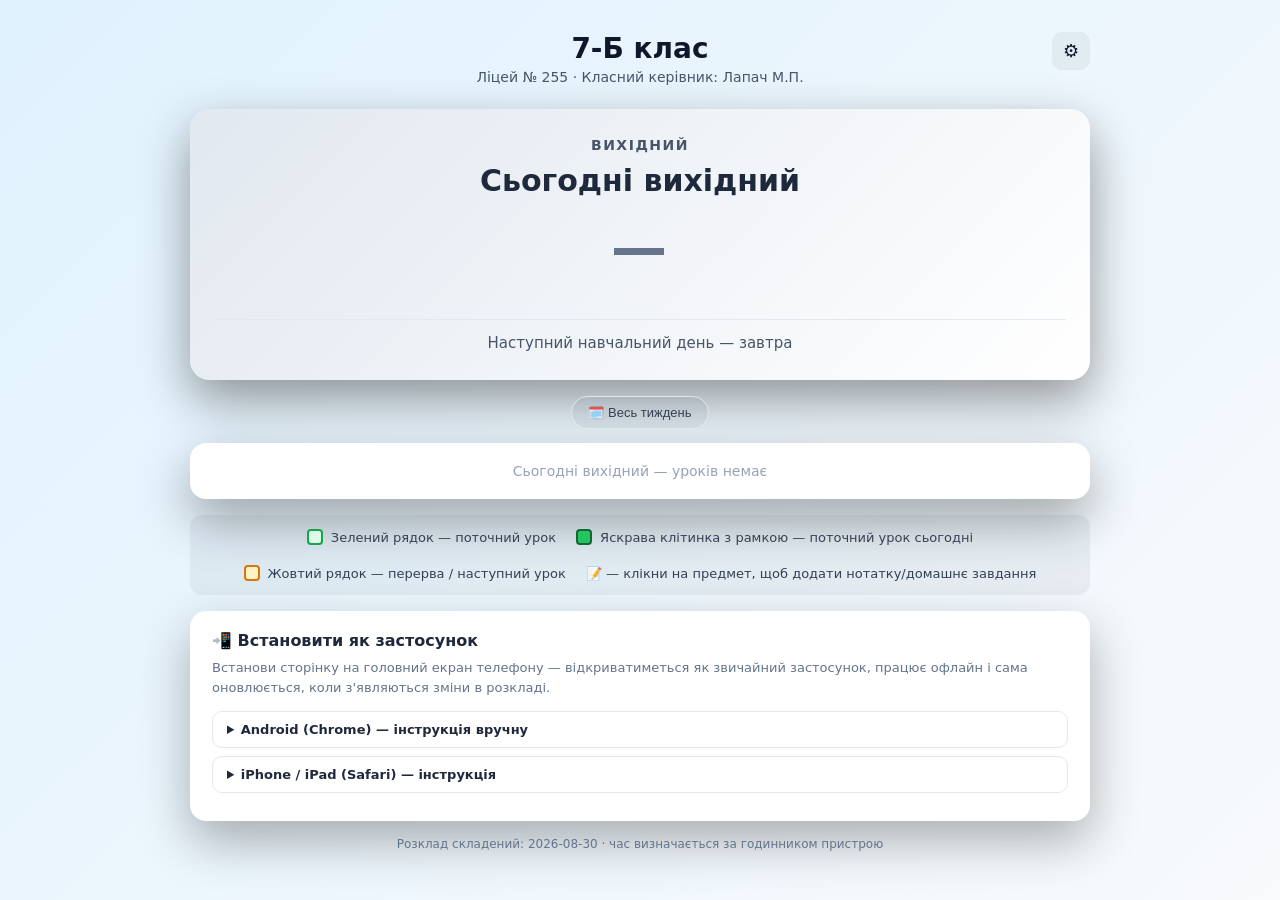
==== docs/index.html @ f819e19b "feat: add subject room management to class schedule and update related documentation" ====
<!DOCTYPE html>
<html lang="uk">
<head>
<meta charset="UTF-8">
<meta name="viewport" content="width=device-width, initial-scale=1">
<title>Розклад — поточний урок</title>
<link rel="manifest" href="manifest.json">
<link rel="icon" href="icon-192.png">
<link rel="apple-touch-icon" href="apple-touch-icon.png">
<meta name="theme-color" content="#16a34a" id="themeColorMeta">
<style>
  *{box-sizing:border-box;}

  /* ---------- тема (світла/темна) ---------- */
  :root{
    --body-grad-1:#0f172a;
    --body-grad-2:#1e1b4b;
    --h1-color:#f8fafc;
    --sub-color:#94a3b8;
    --legend-bg:rgba(255,255,255,0.06);
    --legend-text:#cbd5e1;
    --footer-color:#94a3b8;
    --panel-bg:#ffffff;
    --panel-text:#1e293b;
    --panel-border:#e2e8f0;
  }
  @media (prefers-color-scheme: light){
    :root:not([data-theme]){
      --body-grad-1:#e0f2fe;
      --body-grad-2:#f8fafc;
      --h1-color:#0f172a;
      --sub-color:#475569;
      --legend-bg:rgba(15,23,42,0.05);
      --legend-text:#334155;
      --footer-color:#64748b;
    }
  }
  html[data-theme="light"]{
    --body-grad-1:#e0f2fe;
    --body-grad-2:#f8fafc;
    --h1-color:#0f172a;
    --sub-color:#475569;
    --legend-bg:rgba(15,23,42,0.05);
    --legend-text:#334155;
    --footer-color:#64748b;
  }
  html[data-theme="dark"]{
    --body-grad-1:#0f172a;
    --body-grad-2:#1e1b4b;
    --h1-color:#f8fafc;
    --sub-color:#94a3b8;
    --legend-bg:rgba(255,255,255,0.06);
    --legend-text:#cbd5e1;
    --footer-color:#94a3b8;
  }

  body{
    font-family:'Segoe UI', system-ui, -apple-system, sans-serif;
    margin:0;
    padding:32px 16px;
    display:flex;
    justify-content:center;
    background:linear-gradient(135deg,var(--body-grad-1),var(--body-grad-2));
    min-height:100vh;
  }
  .wrap{max-width:900px;width:100%;}

  .top-row{
    display:flex;
    align-items:flex-start;
    justify-content:center;
    gap:8px;
    position:relative;
  }
  h1{
    text-align:center;
    margin:0 0 4px;
    font-size:28px;
    color:var(--h1-color);
  }
  p.sub{
    text-align:center;
    margin:0 0 24px;
    color:var(--sub-color);
    font-size:14px;
  }
  .gear-btn{
    position:absolute;
    right:0;
    top:0;
    background:var(--legend-bg);
    border:1px solid var(--panel-border);
    color:var(--h1-color);
    border-radius:10px;
    width:38px;
    height:38px;
    font-size:18px;
    cursor:pointer;
    line-height:1;
  }
  .gear-btn:hover{filter:brightness(1.15);}

  /* ---------- панель налаштувань ---------- */
  .settings-panel{
    background:var(--panel-bg);
    color:var(--panel-text);
    border-radius:16px;
    padding:18px 20px;
    margin:0 0 20px;
    box-shadow:0 20px 50px rgba(0,0,0,0.35);
  }
  .settings-panel[hidden]{display:none;}
  .settings-panel h3{margin:0 0 14px;font-size:15px;}
  .setting-row{
    display:flex;
    align-items:center;
    justify-content:space-between;
    gap:12px;
    padding:9px 0;
    border-bottom:1px solid var(--panel-border);
    font-size:14px;
  }
  .setting-row:last-child{border-bottom:none;}
  .theme-buttons{display:flex;gap:6px;}
  .theme-buttons button{
    border:1px solid var(--panel-border);
    background:#fff;
    color:#1e293b;
    padding:5px 10px;
    border-radius:8px;
    font-size:12px;
    cursor:pointer;
  }
  .theme-buttons button.active{background:#16a34a;color:#fff;border-color:#16a34a;}
  .schedule-select{
    border:1px solid var(--panel-border);
    background:#fff;
    color:#1e293b;
    padding:6px 10px;
    border-radius:8px;
    font-size:13px;
    max-width:60%;
    cursor:pointer;
  }
  .schedule-select:disabled{opacity:.6;cursor:default;}
  .setting-hint{
    font-size:12px;
    opacity:.75;
    margin:-4px 0 4px;
    padding-bottom:9px;
    border-bottom:1px solid var(--panel-border);
  }
  .setting-hint.warn{color:#fbbf24;opacity:1;}
  .switch{
    position:relative;
    width:42px;
    height:24px;
    flex-shrink:0;
  }
  .switch input{opacity:0;width:0;height:0;}
  .switch .slider{
    position:absolute;inset:0;
    background:#cbd5e1;
    border-radius:24px;
    cursor:pointer;
    transition:.2s;
  }
  .switch .slider:before{
    content:'';
    position:absolute;
    width:18px;height:18px;
    left:3px;top:3px;
    background:#fff;
    border-radius:50%;
    transition:.2s;
  }
  .switch input:checked + .slider{background:#16a34a;}
  .switch input:checked + .slider:before{transform:translateX(18px);}

  /* ---------- статус-карточка ---------- */
  .status-card{
    background:#fff;
    border-radius:20px;
    padding:28px 24px;
    text-align:center;
    box-shadow:0 20px 50px rgba(0,0,0,0.4);
    margin-bottom:16px;
  }
  .status-card.lesson{
    background:linear-gradient(135deg,#dcfce7,#ffffff);
  }
  .status-card.break{
    background:linear-gradient(135deg,#fef3c7,#ffffff);
  }
  .status-card.done, .status-card.weekend, .status-card.before{
    background:linear-gradient(135deg,#e2e8f0,#ffffff);
  }
  .status-card.holiday{
    background:linear-gradient(135deg,#e0e7ff,#ffffff);
  }
  .state-label{
    font-size:14px;
    font-weight:700;
    text-transform:uppercase;
    letter-spacing:1.5px;
    margin-bottom:10px;
  }
  .state-label.lesson{color:#166534;}
  .state-label.break{color:#b45309;}
  .state-label.done, .state-label.weekend, .state-label.before{color:#475569;}
  .state-label.holiday{color:#4338ca;}

  .lesson-name{
    font-size:30px;
    font-weight:700;
    color:#1e293b;
    margin:0 0 14px;
    min-height:38px;
  }

  .timer{
    font-size:56px;
    font-weight:800;
    font-variant-numeric:tabular-nums;
    letter-spacing:2px;
    margin:0 0 6px;
  }
  .timer.lesson{color:#16a34a;}
  .timer.break{color:#d97706;}
  .timer.neutral{color:#64748b;}

  .timer-caption{
    font-size:13px;
    color:#64748b;
    margin-bottom:18px;
  }

  .progress-wrap{display:none;margin:10px auto 20px;max-width:320px;}
  .status-card.progress-mode .timer,
  .status-card.progress-mode .timer-caption{display:none;}
  .status-card.progress-mode .progress-wrap{display:block;}
  .progress-track{
    background:#e2e8f0;
    border-radius:999px;
    height:14px;
    overflow:hidden;
  }
  .progress-fill{
    height:100%;
    width:0%;
    background:#16a34a;
    border-radius:999px;
    transition:width 1s linear;
  }
  .timer.break ~ .progress-wrap .progress-fill,
  .status-card.break .progress-fill{background:#d97706;}
  .progress-pct{margin-top:6px;font-size:13px;color:#64748b;font-variant-numeric:tabular-nums;}

  .next-info{
    font-size:15px;
    color:#475569;
    border-top:1px solid #e2e8f0;
    padding-top:14px;
  }
  .next-info b{color:#1e293b;}

  /* ---------- перемикач вигляду ---------- */
  .view-toggle{
    display:flex;
    justify-content:center;
    margin-bottom:14px;
  }
  .view-toggle button{
    background:var(--legend-bg);
    color:var(--legend-text);
    border:1px solid var(--panel-border);
    padding:8px 16px;
    border-radius:999px;
    font-size:13px;
    cursor:pointer;
  }

  /* ---------- вигляд "тільки сьогодні" ---------- */
  #todayView{display:none;}
  .wrap[data-view="today"] .card{display:none;}
  .wrap[data-view="today"] #todayView{display:block;}
  #todayView .card{display:block !important;}
  .today-row{
    display:flex;
    align-items:center;
    gap:12px;
    padding:12px 16px;
    border-bottom:1px solid #e2e8f0;
    font-size:14px;
  }
  .today-row:last-child{border-bottom:none;}
  .today-row.current{background:#dcfce7 !important;font-weight:700;}
  .today-row.next{background:#fef3c7 !important;font-weight:700;}
  .today-row.past{opacity:.45;filter:grayscale(70%);}
  .today-row.subject-tinted{
    background:color-mix(in srgb, var(--subj) 14%, white);
    border-left:4px solid var(--subj);
  }
  .today-num{
    width:26px;height:26px;
    border-radius:50%;
    background:#1e293b;
    color:#fff;
    display:flex;align-items:center;justify-content:center;
    font-size:12px;font-weight:700;
    flex-shrink:0;
  }
  .today-time{color:#64748b;font-size:12px;width:90px;flex-shrink:0;}
  .today-subject{flex:1;}
  /* тут місця вистачає, тому кабінет — окремим чипом праворуч */
  .today-room{
    flex-shrink:0;
    font-size:11px;
    font-weight:600;
    color:#64748b;
    background:#eef2f7;
    border-radius:999px;
    padding:3px 9px;
    font-variant-numeric:tabular-nums;
  }
  .today-row.current .today-room,
  .today-row.next .today-room{background:rgba(255,255,255,0.65);color:#334155;}
  .today-empty{padding:20px;text-align:center;color:#94a3b8;font-size:14px;}

  /* ---------- таблица ---------- */
  .card{
    background:#fff;
    border-radius:16px;
    overflow:hidden;
    box-shadow:0 20px 50px rgba(0,0,0,0.35);
  }
  .table-scroll{overflow-x:auto;}
  table{
    width:100%;
    min-width:600px;
    border-collapse:collapse;
    font-size:14px;
  }
  th, td{
    border:1px solid #e2e8f0;
    padding:10px 10px;
    text-align:left;
  }
  th{
    background:#1e293b;
    color:#f1f5f9;
    text-align:center;
    font-weight:600;
  }
  td:first-child, th:first-child{
    text-align:center;
    font-weight:700;
    width:36px;
  }
  td.time, th:nth-child(2){
    text-align:center;
    color:#64748b;
    font-size:12px;
    white-space:nowrap;
    width:85px;
  }
  .empty{text-align:center;color:#cbd5e1;}

  /* Номер кабінету — округлий міні-бейдж біля правого краю комірки.
     ВАЖЛИВО: flex вішаємо на внутрішній .lesson-cell, а не на сам <td>.
     display:flex на комірці скасовує display:table-cell — рядок перестає бути
     рядком таблиці й усе злипається в першу колонку (у Safari ще й по-своєму).
     Тому <td> лишається коміркою, а розкладкою всередині керує обгортка. */
  #schedule .lesson-cell{
    display:flex;
    align-items:center;
    justify-content:space-between;
    gap:8px;
  }
  /* min-width НЕ чіпаємо: за замовчуванням flex-item не стискається вужче за
     min-content, тож колонка розсунеться під найдовше слово, а не порве його
     навпіл ("Географі/я"). Ширину таблиці все одно тримає min-width:600px
     і горизонтальна прокрутка .table-scroll. */
  .room{
    flex-shrink:0;
    font-size:10px;
    line-height:1;
    padding:3px 7px;
    border-radius:999px;
    background:#eef2f7;
    color:#64748b;
    font-weight:600;
    font-variant-numeric:tabular-nums;
  }
  td.current-cell .room,
  td.next-cell .room{background:rgba(255,255,255,0.8);color:#334155;}
  table.subject-colors-on td.subject-tinted .room{
    background:color-mix(in srgb, var(--subj) 22%, white);
    color:#334155;
  }

  tr.current-row{background:#dcfce7;}
  tr.current-row td:first-child,
  tr.current-row td.time{
    background:#16a34a;
    color:#fff;
    font-weight:700;
  }
  td.current-cell{
    background:#22c55e !important;
    color:#fff;
    font-weight:700;
    border-left:4px solid #166534;
    border-right:4px solid #166534;
  }
  th.current-day{background:#16a34a;}

  /* урок сьогодні, який уже минув — приглушений */
  td.past-cell{
    opacity:.4;
    filter:grayscale(75%);
  }

  tr.break-row{background:#fef3c7;}
  tr.break-row td:first-child,
  tr.break-row td.time{
    background:#d97706;
    color:#fff;
    font-weight:700;
  }
  td.next-cell{
    background:#f59e0b !important;
    color:#fff;
    font-weight:700;
  }

  /* ---------- кольори предметів (опційно) ---------- */
  .subject-cell{cursor:pointer;position:relative;}
  table.subject-colors-on td.subject-tinted{
    background:color-mix(in srgb, var(--subj) 14%, white);
    border-left:4px solid var(--subj);
  }
  .has-note::after{
    content:'';
    position:absolute;
    top:4px;right:4px;
    width:7px;height:7px;
    border-radius:50%;
    background:#f59e0b;
    box-shadow:0 0 0 1px #fff;
  }

  /* ---------- встановлення застосунку ---------- */
  .install-card{
    background:var(--panel-bg);
    color:var(--panel-text);
    border-radius:16px;
    padding:20px 22px;
    margin-top:16px;
    box-shadow:0 20px 50px rgba(0,0,0,0.3);
  }
  .install-card h3{margin:0 0 8px;font-size:16px;}
  .install-lead{margin:0 0 14px;font-size:13px;color:#64748b;line-height:1.5;}
  .install-status{
    background:#dcfce7;
    color:#166534;
    border-radius:10px;
    padding:10px 14px;
    font-size:13px;
    font-weight:600;
    margin-bottom:12px;
  }
  .install-btn{
    display:block;
    width:100%;
    background:#16a34a;
    color:#fff;
    border:none;
    border-radius:12px;
    padding:13px;
    font-size:15px;
    font-weight:700;
    cursor:pointer;
    margin-bottom:14px;
  }
  .install-btn:hover{filter:brightness(1.08);}
  .install-btn[hidden]{display:none;} /* без цього display:block вище перебиває стандартний [hidden] */
  #installInstructions details{
    border:1px solid var(--panel-border);
    border-radius:10px;
    padding:10px 14px;
    margin-bottom:8px;
  }
  #installInstructions summary{
    cursor:pointer;
    font-size:13px;
    font-weight:600;
  }
  #installInstructions ol{
    margin:10px 0 2px;
    padding-left:20px;
    font-size:13px;
    line-height:1.6;
    color:#334155;
  }

  .footer{
    text-align:center;
    color:var(--footer-color);
    font-size:12px;
    margin-top:16px;
  }

  /* ---------- легенда ---------- */
  .legend{
    display:flex;
    flex-wrap:wrap;
    justify-content:center;
    gap:20px;
    margin-top:16px;
    padding:14px 18px;
    background:var(--legend-bg);
    border-radius:12px;
  }
  .legend-item{
    display:flex;
    align-items:center;
    gap:8px;
    font-size:13px;
    color:var(--legend-text);
  }
  .legend-swatch{
    width:16px;
    height:16px;
    border-radius:4px;
    flex-shrink:0;
  }
  .legend-swatch.current-row{background:#dcfce7;border:2px solid #16a34a;}
  .legend-swatch.current-cell{background:#22c55e;border:2px solid #166534;}
  .legend-swatch.break-row{background:#fef3c7;border:2px solid #d97706;}
</style>
</head>
<body>
<div class="wrap" id="wrap" data-view="week">
  <div class="top-row">
    <div>
      <h1 id="scheduleTitle">Розклад</h1>
      <p class="sub" id="scheduleSubtitle">Завантаження…</p>
    </div>
    <button type="button" class="gear-btn" id="gearBtn" title="Налаштування" aria-label="Налаштування">⚙</button>
  </div>

  <div class="settings-panel" id="settingsPanel" hidden>
    <h3>Налаштування</h3>
    <div class="setting-row">
      <span>Розклад</span>
      <select class="schedule-select" id="scheduleSelect" aria-label="Вибір розкладу"></select>
    </div>
    <div class="setting-hint" id="scheduleHint">&nbsp;</div>
    <div class="setting-row">
      <span>Тема</span>
      <div class="theme-buttons" id="themeButtons">
        <button type="button" data-theme-value="auto">Авто</button>
        <button type="button" data-theme-value="light">Світла</button>
        <button type="button" data-theme-value="dark">Темна</button>
      </div>
    </div>
    <div class="setting-row">
      <span>Кольори предметів у таблиці</span>
      <label class="switch">
        <input type="checkbox" id="toggleColors" aria-label="Кольори предметів у таблиці">
        <span class="slider"></span>
      </label>
    </div>
    <div class="setting-row">
      <span>Прогрес-бар замість таймера</span>
      <label class="switch">
        <input type="checkbox" id="toggleProgress" aria-label="Прогрес-бар замість таймера">
        <span class="slider"></span>
      </label>
    </div>
    <div class="setting-row">
      <span>Звук + вібро при зміні уроку/перерви</span>
      <label class="switch">
        <input type="checkbox" id="toggleSound" aria-label="Звук і вібро при зміні уроку/перерви">
        <span class="slider"></span>
      </label>
    </div>
  </div>

  <div class="status-card" id="statusCard">
    <div class="state-label" id="stateLabel">—</div>
    <div class="lesson-name" id="lessonName">—</div>
    <div class="timer neutral" id="timer">--:--</div>
    <div class="timer-caption" id="timerCaption">&nbsp;</div>
    <div class="progress-wrap" id="progressWrap">
      <div class="progress-track"><div class="progress-fill" id="progressFill"></div></div>
      <div class="progress-pct" id="progressPct">&nbsp;</div>
    </div>
    <div class="next-info" id="nextInfo">&nbsp;</div>
  </div>

  <div class="view-toggle">
    <button type="button" id="viewToggleBtn">📅 Тільки сьогодні</button>
  </div>

  <div id="todayView" class="card"></div>

  <div class="card">
    <div class="table-scroll">
    <!-- вміст будується з docs/schedules/<id>.json функцією renderScheduleTable() -->
    <table id="schedule"></table>
    </div>
  </div>

  <div class="legend">
    <div class="legend-item"><span class="legend-swatch current-row"></span>Зелений рядок — поточний урок</div>
    <div class="legend-item"><span class="legend-swatch current-cell"></span>Яскрава клітинка з рамкою — поточний урок сьогодні</div>
    <div class="legend-item"><span class="legend-swatch break-row"></span>Жовтий рядок — перерва / наступний урок</div>
    <div class="legend-item">📝 — клікни на предмет, щоб додати нотатку/домашнє завдання</div>
  </div>

  <div class="install-card" id="installCard">
    <h3>📲 Встановити як застосунок</h3>
    <p class="install-lead">Встанови сторінку на головний екран телефону — відкриватиметься як звичайний застосунок, працює офлайн і сама оновлюється, коли з'являються зміни в розкладі.</p>

    <div id="installedNotice" class="install-status" hidden>✅ Застосунок уже встановлено на цьому пристрої.</div>

    <button type="button" id="installBtn" class="install-btn" hidden>⬇️ Встановити застосунок</button>

    <div id="installInstructions">
      <details id="androidInstr">
        <summary>Android (Chrome) — інструкція вручну</summary>
        <ol>
          <li>Відкрий меню <b>⋮</b> у верхньому правому куті Chrome</li>
          <li>Обери <b>«Додати на головний екран»</b> або <b>«Встановити застосунок»</b></li>
          <li>Підтверди — іконка з'явиться на робочому столі</li>
        </ol>
      </details>
      <details id="iosInstr">
        <summary>iPhone / iPad (Safari) — інструкція</summary>
        <ol>
          <li>Відкрий цю сторінку саме в <b>Safari</b> (не в Chrome — на iOS це не спрацює в інших браузерах)</li>
          <li>Натисни кнопку <b>«Поділитися»</b> (квадрат зі стрілкою вгору) внизу екрана</li>
          <li>Обери <b>«На екран «Домівка»»</b> (Add to Home Screen)</li>
          <li>Натисни <b>«Додати»</b> у правому верхньому куті — готово</li>
        </ol>
      </details>
    </div>
  </div>

  <div class="footer" id="scheduleFooter">час визначається за годинником пристрою</div>
</div>

<script>
/* ==================== ПОТОЧНИЙ РОЗКЛАД ====================
   Дані більше не зашиті в цей файл — вони лежать у docs/schedules/*.json.
   Каталог schedules/index.json перелічує всі доступні розклади, вибраний
   розклад кешується в localStorage, щоб застосунок працював офлайн.
   Канікули/свята тепер теж усередині JSON розкладу (поле holidays).      */
const SCHEDULES_DIR   = 'schedules/';
const CATALOG_FILE    = 'index.json';
const FALLBACK_ID     = 'class7B';   // якщо немає ні кешу, ні каталогу
const CATALOG_KEY     = 'schedCatalog_v1';
const SCHED_KEY_PREFIX= 'schedCache_v1_';

let HOLIDAYS = [];            // наповнюється з schedule.holidays
let currentSchedule = null;   // повний JSON поточного розкладу
let currentScheduleId = null;
let scheduleDays = [];        // [{dow, short, full, lessons}]
let dayCols = {};             // dow -> індекс колонки в <tr> (0=№, 1=час, далі дні)
let catalog = null;           // { version, schedules:[{id,name,file,isDefault}] }

function todayISO(d){
  const y = d.getFullYear(), m = String(d.getMonth()+1).padStart(2,'0'), day = String(d.getDate()).padStart(2,'0');
  return y+'-'+m+'-'+day;
}
function findHoliday(d){
  const iso = todayISO(d);
  return HOLIDAYS.find(h => iso >= h.start && iso <= h.end) || null;
}

/* ==================== КОЛЬОРИ ПРЕДМЕТІВ ====================
   Назв предметів у коді немає — палітра будується з самого розкладу:
   беремо всі предмети, сортуємо за алфавітом і розкидаємо по колу відтінків
   золотим кутом (137.5°) — так сусідні кольори максимально різні при будь-якій
   кількості предметів.

   Готова палітра лягає в localStorage (schedPalette_v1_<id>) поруч із копією
   розкладу. Це не просто кеш: закріплені кольори не «перетасовуються», коли в
   розкладі з'явиться новий предмет — старі лишаються свої, новий отримує
   наступний вільний відтінок.

   Пріоритет: subjectColors з JSON (ручний вибір автора в адмінці) →
   збережена згенерована палітра → щойно згенерований колір.               */
const PALETTE_KEY_PREFIX = 'schedPalette_v1_';
const GOLDEN_ANGLE = 137.508;

let activeColors = {}; // ефективна мапа "предмет → колір" для поточного розкладу
let activeRooms  = {}; // "предмет → номер кабінету" з schedule.subjectRooms

function roomFor(subject){
  const r = activeRooms[subject];
  return (r === undefined || r === null) ? '' : String(r).trim();
}

// Назву предмета більше не можна брати з textContent комірки: там тепер ще й
// номер кабінету. Єдине джерело — атрибут data-subject, який ставить рендер.
function subjectOf(cell){
  return cell ? (cell.dataset.subject || '') : '';
}

function hslToHex(h, s, l){
  s /= 100; l /= 100;
  const a = s * Math.min(l, 1 - l);
  const k = n => (n + h / 30) % 12;
  const f = n => l - a * Math.max(-1, Math.min(k(n) - 3, Math.min(9 - k(n), 1)));
  const hex = v => Math.round(v * 255).toString(16).padStart(2, '0');
  return '#' + hex(f(0)) + hex(f(8)) + hex(f(4));
}

// Насиченість/світлота теж трохи гуляють — щоб близькі відтінки не зливались.
function paletteColor(index){
  return hslToHex((index * GOLDEN_ANGLE) % 360, 58 + (index % 3) * 7, 38 + (index % 2) * 8);
}

function subjectsOfSchedule(schedule){
  const set = {};
  (schedule.days || []).forEach(d => (d.lessons || []).forEach(x => {
    const v = String(x || '').trim();
    if(v) set[v] = true;
  }));
  return Object.keys(set).sort();
}

function buildPalette(schedule, id){
  let stored = lsGet(PALETTE_KEY_PREFIX + id);
  if(!stored || typeof stored.next !== 'number' || !stored.colors) stored = { next:0, colors:{} };
  let changed = false;
  subjectsOfSchedule(schedule).forEach(name => {
    if(stored.colors[name]) return;
    stored.colors[name] = paletteColor(stored.next++);
    changed = true;
  });
  if(changed) lsSet(PALETTE_KEY_PREFIX + id, stored);
  return stored.colors;
}

function colorForSubject(name){
  if(activeColors[name]) return activeColors[name];
  // предмет поза сіткою (теоретично) — стабільний колір за хешем назви
  let h = 0;
  for(let i=0;i<name.length;i++) h = (h*31 + name.charCodeAt(i)) >>> 0;
  return paletteColor(h % 24);
}

/* ==================== НАЛАШТУВАННЯ КОРИСТУВАЧА ==================== */
const DEFAULT_SETTINGS = { theme:'auto', subjectColors:false, progressBar:false, sound:true, scheduleId:null };
let settings = Object.assign({}, DEFAULT_SETTINGS, loadSettings());

function loadSettings(){
  try{ return JSON.parse(localStorage.getItem('rozkladSettings')) || {}; }
  catch(e){ return {}; }
}
function saveSettings(){
  try{ localStorage.setItem('rozkladSettings', JSON.stringify(settings)); }
  catch(e){}
}
function applyTheme(){
  if(settings.theme === 'auto') document.documentElement.removeAttribute('data-theme');
  else document.documentElement.setAttribute('data-theme', settings.theme);
  document.querySelectorAll('#themeButtons button').forEach(b=>{
    b.classList.toggle('active', b.dataset.themeValue === settings.theme);
  });
}
function applySubjectColorsToggle(){
  document.getElementById('schedule').classList.toggle('subject-colors-on', settings.subjectColors);
}

document.getElementById('gearBtn').addEventListener('click', ()=>{
  const p = document.getElementById('settingsPanel');
  p.hidden = !p.hidden;
});
document.getElementById('themeButtons').addEventListener('click', (e)=>{
  const btn = e.target.closest('button[data-theme-value]');
  if(!btn) return;
  settings.theme = btn.dataset.themeValue;
  saveSettings();
  applyTheme();
});
document.getElementById('toggleColors').addEventListener('change', (e)=>{
  settings.subjectColors = e.target.checked;
  saveSettings();
  applySubjectColorsToggle();
});
document.getElementById('toggleProgress').addEventListener('change', (e)=>{
  settings.progressBar = e.target.checked;
  saveSettings();
});
document.getElementById('toggleSound').addEventListener('change', (e)=>{
  settings.sound = e.target.checked;
  saveSettings();
  if(e.target.checked) unlockAudio(); // розблокувати AudioContext по жесту користувача
});

document.getElementById('toggleColors').checked = settings.subjectColors;
document.getElementById('toggleProgress').checked = settings.progressBar;
document.getElementById('toggleSound').checked = settings.sound;
applyTheme();

/* ==================== ЗВУК + ВІБРО ==================== */
let audioCtx = null;
function unlockAudio(){
  try{
    audioCtx = audioCtx || new (window.AudioContext || window.webkitAudioContext)();
    if(audioCtx.state === 'suspended') audioCtx.resume();
  }catch(e){}
}
// Звук за замовчуванням увімкнено, а браузери дозволяють запускати AudioContext
// тільки в межах реального жесту користувача. Більшість людей у налаштування не
// заходять — тому ловимо перший будь-який тап/клік/клавішу на сторінці й одразу
// розблоковуємо звук, щоб бип на зміні уроку не виявився беззвучним.
['pointerdown','keydown'].forEach(evt =>
  window.addEventListener(evt, unlockAudio, { once:true, passive:true })
);
function playBeep(){
  if(!settings.sound) return;
  try{
    unlockAudio();
    if(!audioCtx) return;
    const osc = audioCtx.createOscillator();
    const gain = audioCtx.createGain();
    osc.type = 'sine';
    osc.frequency.value = 880;
    gain.gain.setValueAtTime(0.15, audioCtx.currentTime);
    gain.gain.exponentialRampToValueAtTime(0.001, audioCtx.currentTime + 0.4);
    osc.connect(gain).connect(audioCtx.destination);
    osc.start();
    osc.stop(audioCtx.currentTime + 0.4);
  }catch(e){}
  if(navigator.vibrate) navigator.vibrate([200,80,200]);
}

/* ==================== НОТАТКИ (localStorage) ====================
   Ключ прив'язаний до розкладу: у 7-Б і 8-А свої нотатки, навіть якщо
   урок стоїть на тій самій позиції.                                  */
function noteKey(day, rowIndex){ return 'note_'+(currentScheduleId || FALLBACK_ID)+'_d'+day+'_r'+rowIndex; }

// Одноразовий перенос нотаток зі старої схеми ключів (note_d1_r0), яка була
// до появи кількох розкладів — усі вони належали 7-Б.
function migrateLegacyNotes(){
  try{
    if(localStorage.getItem('notesMigrated_v2')) return;
    const legacy = [];
    for(let i=0; i<localStorage.length; i++){
      const k = localStorage.key(i);
      if(k && /^note_d\d+_r\d+$/.test(k)) legacy.push(k);
    }
    legacy.forEach(k => {
      const target = 'note_'+FALLBACK_ID+'_'+k.slice('note_'.length);
      if(localStorage.getItem(target) === null) localStorage.setItem(target, localStorage.getItem(k));
      localStorage.removeItem(k);
    });
    localStorage.setItem('notesMigrated_v2', '1');
  }catch(e){}
}
function getNote(day, rowIndex){
  try{ return localStorage.getItem(noteKey(day, rowIndex)) || ''; }catch(e){ return ''; }
}
function setNote(day, rowIndex, text){
  try{
    if(text) localStorage.setItem(noteKey(day, rowIndex), text);
    else localStorage.removeItem(noteKey(day, rowIndex));
  }catch(e){}
}
// Заповнюється з days[].full поточного розкладу (див. applySchedule()).
let DAY_NAMES = {};

// Спільний редактор нотатки — використовується і таблицею "весь тиждень",
// і списком "тільки сьогодні". onSaved(hasNote) оновлює індикатор у виклику.
function editNoteFor(day, rowIndex, subject, onSaved){
  const existing = getNote(day, rowIndex);
  const text = window.prompt('Нотатка / домашнє завдання\n'+subject+' ('+DAY_NAMES[day]+')', existing);
  if(text === null) return; // скасовано
  setNote(day, rowIndex, text.trim());
  onSaved(!!text.trim());
}

// Викликається після кожного рендеру таблиці (зміна розкладу теж), бо
// перемальована таблиця втрачає навішані слухачі.
function setupSubjectCells(){
  const rows = Array.from(document.querySelectorAll('#schedule tr[data-start]'));
  rows.forEach((tr, rowIndex) => {
    scheduleDays.forEach(d => {
      const day = d.dow;
      const cell = tr.children[dayCols[day]];
      if(!cell || cell.classList.contains('empty')) return;
      const subject = subjectOf(cell);
      cell.style.setProperty('--subj', colorForSubject(subject));
      cell.classList.add('subject-tinted','subject-cell');
      if(getNote(day, rowIndex)) cell.classList.add('has-note');
      cell.addEventListener('click', () => {
        editNoteFor(day, rowIndex, subject, (hasNote) => cell.classList.toggle('has-note', hasNote));
      });
    });
  });
}

/* ==================== ВИГЛЯД "ТІЛЬКИ СЬОГОДНІ" ==================== */
function loadViewMode(){
  try{ return localStorage.getItem('viewMode'); }catch(e){ return null; }
}
function saveViewMode(v){
  try{ localStorage.setItem('viewMode', v); }catch(e){}
}
const wrapEl = document.getElementById('wrap');
let viewMode = loadViewMode();
if(!viewMode) viewMode = 'today';
wrapEl.dataset.view = viewMode;
updateViewToggleLabel();

document.getElementById('viewToggleBtn').addEventListener('click', () => {
  viewMode = (wrapEl.dataset.view === 'today') ? 'week' : 'today';
  wrapEl.dataset.view = viewMode;
  saveViewMode(viewMode);
  updateViewToggleLabel();
});
function updateViewToggleLabel(){
  document.getElementById('viewToggleBtn').textContent =
    (wrapEl.dataset.view === 'today') ? '🗓️ Весь тиждень' : '📅 Тільки сьогодні';
}

function renderTodayView(dow, rows, matchedIdx, nextIdx, nowMinutes){
  const container = document.getElementById('todayView');
  container.dataset.day = dow;
  if(dow === -1){
    container.innerHTML = '<div class="today-empty">Канікули / свято — уроків немає</div>';
    return;
  }
  if(dayCols[dow] === undefined){
    container.innerHTML = '<div class="today-empty">Сьогодні вихідний — уроків немає</div>';
    return;
  }
  let html = '';
  rows.forEach((tr, i) => {
    const cell = tr.children[dayCols[dow]];
    const subject = subjectOf(cell);
    if(!subject) return;
    let cls = 'today-row subject-cell';
    if(i === matchedIdx) cls += ' current';
    else if(i === nextIdx) cls += ' next';
    else if(typeof nowMinutes === 'number' && toMinutes(tr.dataset.end) <= nowMinutes) cls += ' past';
    if(getNote(dow, i)) cls += ' has-note';
    let styleAttr = '';
    if(settings.subjectColors){
      cls += ' subject-tinted';
      styleAttr = ' style="--subj:'+colorForSubject(subject)+'"';
    }
    const room = roomFor(subject);
    html += '<div class="'+cls+'"'+styleAttr+' data-row="'+i+'" data-subject="'+esc(subject)+'">'
      + '<div class="today-num">'+(i+1)+'</div>'
      + '<div class="today-time">'+tr.dataset.start.replace(':','.')+'–'+tr.dataset.end.replace(':','.')+'</div>'
      + '<div class="today-subject">'+esc(subject)+'</div>'
      + (room ? '<div class="today-room" title="Кабінет '+esc(room)+'">'+esc(room)+'</div>' : '')
      + '</div>';
  });
  container.innerHTML = html || '<div class="today-empty">Уроків немає</div>';
}

// Клік по рядку "тільки сьогодні" — та ж нотатка, що й у таблиці (делегування,
// бо рядки перемальовуються щосекунди).
document.getElementById('todayView').addEventListener('click', (e) => {
  const row = e.target.closest('.today-row[data-row]');
  if(!row) return;
  const day = Number(row.closest('#todayView').dataset.day);
  const rowIndex = Number(row.dataset.row);
  const subject = row.dataset.subject || '';
  editNoteFor(day, rowIndex, subject, (hasNote) => row.classList.toggle('has-note', hasNote));
});

/* ==================== ЧАС ==================== */
function toMinutes(hhmm){
  const [h,m] = hhmm.split(':').map(Number);
  return h*60+m;
}
function fmtClock(totalSeconds){
  const m = Math.floor(totalSeconds/60);
  const s = totalSeconds%60;
  return String(m).padStart(2,'0') + ':' + String(s).padStart(2,'0');
}

let lastPhaseKey = null;

function update(){
  const now = new Date();
  const jsDay = now.getDay();          // 0=нд..6=сб
  const dow = jsDay === 0 ? 7 : jsDay; // 1=пн..7=нд — нумерація днів як у JSON розкладу
  const nowSeconds = now.getHours()*3600 + now.getMinutes()*60 + now.getSeconds();
  const nowMinutes = Math.floor(nowSeconds/60);

  const rows = Array.from(document.querySelectorAll('#schedule tr[data-start]'));
  const headers = document.querySelectorAll('#schedule th[data-day]');

  headers.forEach(th => th.classList.remove('current-day'));
  rows.forEach(tr => {
    tr.classList.remove('current-row','break-row');
    tr.querySelectorAll('td').forEach(td => td.classList.remove('current-cell','next-cell','past-cell'));
  });

  const card = document.getElementById('statusCard');
  const stateLabel = document.getElementById('stateLabel');
  const lessonName = document.getElementById('lessonName');
  const timer = document.getElementById('timer');
  const timerCaption = document.getElementById('timerCaption');
  const nextInfo = document.getElementById('nextInfo');
  const progressFill = document.getElementById('progressFill');
  const progressPct = document.getElementById('progressPct');
  const themeColorMeta = document.getElementById('themeColorMeta');

  card.className = 'status-card';
  timer.className = 'timer';

  function lessonAt(rowIndex, dayIndex){
    if(rowIndex < 0 || rowIndex >= rows.length) return null;
    return subjectOf(rows[rowIndex].children[dayCols[dayIndex]]);
  }
  function setProgress(startMin, endMin){
    const total = (endMin - startMin) * 60;
    const elapsed = nowSeconds - startMin*60;
    const pct = Math.max(0, Math.min(100, (elapsed/total)*100));
    progressFill.style.width = pct.toFixed(1)+'%';
    progressPct.textContent = Math.round(pct)+'%';
  }

  // ---- канікули / свято ----
  const holiday = findHoliday(now);
  if(holiday){
    card.classList.add('holiday');
    stateLabel.className = 'state-label holiday';
    stateLabel.textContent = 'Канікули / свято';
    lessonName.textContent = holiday.name;
    timer.classList.add('neutral');
    timer.textContent = '—';
    timerCaption.innerHTML = '&nbsp;';
    nextInfo.innerHTML = 'Уроків немає до ' + holiday.end;
    themeColorMeta.setAttribute('content', '#4338ca');
    renderTodayView(-1, rows, -1, -1);
    lastPhaseKey = 'holiday';
    return;
  }

  if(dayCols[dow] === undefined){
    card.classList.add('weekend');
    stateLabel.className = 'state-label weekend';
    stateLabel.textContent = 'Вихідний';
    lessonName.textContent = 'Сьогодні вихідний';
    timer.classList.add('neutral');
    timer.textContent = '—';
    timerCaption.innerHTML = '&nbsp;';
    nextInfo.innerHTML = 'Наступний навчальний день — ' + nextSchoolDayLabel(dow);
    themeColorMeta.setAttribute('content', '#64748b');
    renderTodayView(dow, rows, -1, -1);
    lastPhaseKey = 'weekend';
    return;
  }

  const todayHeader = document.querySelector('#schedule th[data-day="'+dow+'"]');
  todayHeader && todayHeader.classList.add('current-day');

  let matchedIdx = -1;
  let nextIdx = -1;
  rows.forEach((tr, i) => {
    const start = toMinutes(tr.dataset.start);
    const end = toMinutes(tr.dataset.end);
    if(nowMinutes >= start && nowMinutes < end) matchedIdx = i;
    if(nowMinutes < start && nextIdx === -1) nextIdx = i;
    // урок сьогоднішнього дня, який уже закінчився — приглушити в таблиці
    const todayCell = tr.children[dayCols[dow]];
    if(end <= nowMinutes && todayCell) todayCell.classList.add('past-cell');
  });

  let phaseKey;

  if(matchedIdx !== -1){
    // йде урок
    const tr = rows[matchedIdx];
    tr.classList.add('current-row');
    const dayCell = tr.children[dayCols[dow]];
    dayCell && dayCell.classList.add('current-cell');

    const startMin = toMinutes(tr.dataset.start);
    const endMin = toMinutes(tr.dataset.end);
    const endSeconds = endMin*60;
    const remaining = endSeconds - nowSeconds;

    card.classList.add('lesson');
    if(settings.progressBar) card.classList.add('progress-mode');
    stateLabel.className = 'state-label lesson';
    stateLabel.textContent = 'Зараз йде урок';
    lessonName.textContent = subjectOf(dayCell) || '—';
    timer.classList.add('lesson');
    timer.textContent = fmtClock(remaining);
    timerCaption.textContent = 'до кінця уроку';
    setProgress(startMin, endMin);
    themeColorMeta.setAttribute('content', '#16a34a');

    const nextTr = rows[matchedIdx+1];
    if(nextTr){
      const gapMin = toMinutes(nextTr.dataset.start) - toMinutes(tr.dataset.end);
      const nextName = lessonAt(matchedIdx+1, dow);
      nextTr.classList.add('break-row');
      const nextCell = nextTr.children[dayCols[dow]];
      nextCell && nextCell.classList.add('next-cell');
      nextInfo.innerHTML = 'Далі: перерва ' + gapMin + ' хв' + (nextName ? ', потім <b>' + esc(nextName) + '</b>' : '');
    } else {
      nextInfo.innerHTML = 'Це останній урок на сьогодні';
    }
    phaseKey = 'lesson-'+dow+'-'+matchedIdx;

  } else if(nextIdx !== -1){
    // перерва або уроки ще не почались
    const tr = rows[nextIdx];
    const startMin = toMinutes(tr.dataset.start);
    const startSeconds = startMin*60;
    const remaining = startSeconds - nowSeconds;
    const dayCell = tr.children[dayCols[dow]];
    const nextName = subjectOf(dayCell);

    tr.classList.add('break-row');
    dayCell && dayCell.classList.add('next-cell');

    const isBeforeFirst = nextIdx === 0;
    const prevEnd = nextIdx > 0 ? toMinutes(rows[nextIdx-1].dataset.end) : null;

    card.classList.add('break');
    if(settings.progressBar) card.classList.add('progress-mode');
    stateLabel.className = 'state-label break';
    stateLabel.textContent = isBeforeFirst ? 'До початку занять' : 'Перерва. Наступний урок:';
    lessonName.textContent = nextName || 'наступний урок';
    timer.classList.add('break');
    timer.textContent = fmtClock(remaining);
    timerCaption.textContent = isBeforeFirst ? 'до 1-го уроку' : 'до наступного уроку';
    if(!isBeforeFirst){
      setProgress(prevEnd, startMin);
    } else {
      progressFill.style.width = '0%';
      progressPct.textContent = '';
    }
    nextInfo.innerHTML = 'Далі: <b>' + (nextName ? esc(nextName) : '—') + '</b> о ' + esc(tr.dataset.start);
    themeColorMeta.setAttribute('content', '#d97706');
    phaseKey = 'break-'+dow+'-'+nextIdx;

  } else {
    // уроки закінчились
    card.classList.add('done');
    stateLabel.className = 'state-label done';
    stateLabel.textContent = 'Уроки завершено';
    lessonName.textContent = 'На сьогодні все';
    timer.classList.add('neutral');
    timer.textContent = '—';
    timerCaption.innerHTML = '&nbsp;';
    nextInfo.innerHTML = 'Наступний навчальний день — ' + nextSchoolDayLabel(dow);
    themeColorMeta.setAttribute('content', '#64748b');
    phaseKey = 'done-'+dow;
  }

  if(lastPhaseKey !== null && phaseKey !== lastPhaseKey &&
     (phaseKey.startsWith('lesson-') || phaseKey.startsWith('break-'))){
    playBeep();
  }
  lastPhaseKey = phaseKey;

  renderTodayView(dow, rows, matchedIdx, nextIdx, nowMinutes);
}

/* ==================== ЗАВАНТАЖЕННЯ РОЗКЛАДУ ====================
   Порядок такий, щоб застосунок стартував миттєво й офлайн:
     1) якщо в localStorage є копія вибраного розкладу — малюємо одразу з неї;
     2) паралельно тягнемо свіжий каталог і свіжий JSON — і, якщо він змінився,
        перемальовуємо;
     3) немає ні копії, ні мережі — показуємо помилку з кнопкою "ще раз".      */

function esc(s){
  return String(s).replace(/[&<>"]/g, c => ({'&':'&amp;','<':'&lt;','>':'&gt;','"':'&quot;'}[c]));
}

function lsGet(key){ try{ return JSON.parse(localStorage.getItem(key)); }catch(e){ return null; } }
function lsSet(key, value){ try{ localStorage.setItem(key, JSON.stringify(value)); }catch(e){} }

function cachedSchedule(id){ const r = lsGet(SCHED_KEY_PREFIX + id); return (r && r.data) || null; }
function cacheSchedule(id, data){ lsSet(SCHED_KEY_PREFIX + id, { data:data, savedAt:Date.now() }); }
function cachedCatalog(){ const r = lsGet(CATALOG_KEY); return (r && r.data) || null; }
function cacheCatalog(data){ lsSet(CATALOG_KEY, { data:data, savedAt:Date.now() }); }

function fetchJSON(path){
  return fetch(path, { cache:'no-store' }).then(res => {
    if(!res.ok) throw new Error(path + ' → HTTP ' + res.status);
    return res.json();
  });
}

function isValidSchedule(s){
  const time = /^\d{1,2}:\d{2}$/;
  return !!(s && typeof s.id === 'string'
    && Array.isArray(s.bells) && s.bells.length
    && Array.isArray(s.days)  && s.days.length
    && s.bells.every(b => b && time.test(b.start) && time.test(b.end))
    && s.days.every(d => d && typeof d.dow === 'number' && d.dow >= 1 && d.dow <= 7 && Array.isArray(d.lessons)));
}

function catalogEntry(id){
  if(!catalog || !Array.isArray(catalog.schedules)) return null;
  return catalog.schedules.find(s => s.id === id) || null;
}
function scheduleFileFor(id){
  const e = catalogEntry(id);
  return SCHEDULES_DIR + ((e && e.file) ? e.file : id + '.json');
}
function defaultScheduleId(){
  if(catalog && Array.isArray(catalog.schedules) && catalog.schedules.length){
    const def = catalog.schedules.find(s => s.isDefault);
    return def ? def.id : catalog.schedules[0].id;
  }
  return FALLBACK_ID;
}

// Наступний навчальний день за списком днів розкладу (а не "завжди понеділок").
function nextSchoolDayLabel(dow){
  if(!scheduleDays.length) return '—';
  for(let step=1; step<=7; step++){
    const cand = ((dow - 1 + step) % 7) + 1;
    const day = scheduleDays.find(d => d.dow === cand);
    if(day) return step === 1 ? 'завтра' : String(day.full || day.short || '').toLowerCase();
  }
  return '—';
}

function renderScheduleTable(schedule){
  const days = schedule.days.slice().sort((a,b) => a.dow - b.dow);
  scheduleDays = days;
  dayCols = {};
  DAY_NAMES = {};
  days.forEach((d, i) => {
    dayCols[d.dow] = i + 2;                                   // 0 — №, 1 — час, далі дні
    DAY_NAMES[d.dow] = d.full || d.short || ('День ' + d.dow);
  });

  let html = '<tr><th>№</th><th>Час</th>';
  days.forEach(d => { html += '<th data-day="'+d.dow+'">'+esc(d.short || d.full || d.dow)+'</th>'; });
  html += '</tr>';

  schedule.bells.forEach((bell, i) => {
    html += '<tr data-start="'+esc(bell.start)+'" data-end="'+esc(bell.end)+'">'
          + '<td>'+(i+1)+'</td>'
          + '<td class="time">'+esc(bell.start.replace(':','.'))+'–'+esc(bell.end.replace(':','.'))+'</td>';
    days.forEach(d => {
      const subject = String(d.lessons[i] || '').trim();
      if(!subject){ html += '<td class="empty" data-subject="">—</td>'; return; }
      const room = roomFor(subject);
      // обгортка .lesson-cell — flex-контейнер (на самому <td> flex ставити не можна,
      // це ламає таблицю); span навколо назви потрібен, щоб текст був справжнім
      // flex-item і йому можна було задати min-width:0 проти розпирання колонки
      html += '<td data-subject="'+esc(subject)+'"><div class="lesson-cell">'
            + '<span class="subj">'+esc(subject)+'</span>'
            + (room ? '<span class="room" title="Кабінет '+esc(room)+'">'+esc(room)+'</span>' : '')
            + '</div></td>';
    });
    html += '</tr>';
  });
  document.getElementById('schedule').innerHTML = html;
}

function applySchedule(schedule, id){
  currentSchedule = schedule;
  currentScheduleId = id;
  HOLIDAYS = Array.isArray(schedule.holidays) ? schedule.holidays : [];
  activeColors = Object.assign({}, buildPalette(schedule, id), schedule.subjectColors || {});
  activeRooms  = schedule.subjectRooms || {};

  document.getElementById('scheduleTitle').textContent = schedule.name || 'Розклад';
  const subEl = document.getElementById('scheduleSubtitle');
  subEl.textContent = schedule.subtitle || '';
  subEl.hidden = !schedule.subtitle;
  document.title = (schedule.name ? schedule.name + ' — ' : '') + 'поточний урок';
  document.getElementById('scheduleFooter').textContent =
    (schedule.updated ? 'Розклад складений: ' + schedule.updated + ' · ' : '') +
    'час визначається за годинником пристрою';

  renderScheduleTable(schedule);
  setupSubjectCells();
  applySubjectColorsToggle();
  lastPhaseKey = null; // щоб перемикання розкладу не давало бип "зміни уроку"
  update();
}

let clockStarted = false;
function startClock(){
  if(clockStarted) return;
  clockStarted = true;
  setInterval(update, 1000);
}

function renderScheduleSelect(){
  const sel = document.getElementById('scheduleSelect');
  const list = (catalog && Array.isArray(catalog.schedules)) ? catalog.schedules : [];
  if(!list.length){
    const id = currentScheduleId || FALLBACK_ID;
    const name = currentSchedule ? (currentSchedule.name || id) : 'Поточний розклад';
    sel.innerHTML = '<option value="'+esc(id)+'">'+esc(name)+'</option>';
    sel.disabled = true;
    return;
  }
  sel.disabled = false;
  sel.innerHTML = list.map(s =>
    '<option value="'+esc(s.id)+'">'
    + esc(s.name || s.id)
    + (s.isDefault ? ' ★' : '')
    + (cachedSchedule(s.id) ? ' ✓' : '')
    + '</option>'
  ).join('');
  if(currentScheduleId && catalogEntry(currentScheduleId)) sel.value = currentScheduleId;
}

function updateScheduleHint(msg, warn){
  const el = document.getElementById('scheduleHint');
  if(msg){
    el.textContent = msg;
    el.classList.toggle('warn', !!warn);
    return;
  }
  el.classList.remove('warn');
  const parts = ['★ — за замовчуванням', '✓ — доступний офлайн'];
  if(currentSchedule && currentSchedule.updated) parts.push('оновлено ' + currentSchedule.updated);
  el.textContent = parts.join(' · ');
}

function refreshCatalog(){
  return fetchJSON(SCHEDULES_DIR + CATALOG_FILE).then(data => {
    if(!data || !Array.isArray(data.schedules)) throw new Error('bad catalog');
    catalog = data;
    cacheCatalog(data);
    return data;
  });
}

// Тихе оновлення вже показаного розкладу: якщо на сервері щось змінили —
// перемальовуємо, якщо мережі немає — мовчки лишаємось на локальній копії.
function refreshScheduleInBackground(id){
  fetchJSON(scheduleFileFor(id)).then(data => {
    if(!isValidSchedule(data) || id !== currentScheduleId) return;
    if(JSON.stringify(data) === JSON.stringify(currentSchedule)) return;
    cacheSchedule(id, data);
    applySchedule(data, id);
    renderScheduleSelect();
    updateScheduleHint();
  }).catch(() => {
    // Мовчазний провал тут означав би, що людина дивиться на стару збережену
    // копію розкладу і не має жодного способу про це дізнатись.
    updateScheduleHint('Не вдалося перевірити оновлення — показано збережену копію', true);
  });
}

function selectSchedule(id){
  const sel = document.getElementById('scheduleSelect');
  const cached = cachedSchedule(id);
  if(cached && isValidSchedule(cached)){
    settings.scheduleId = id; saveSettings();
    applySchedule(cached, id);
    renderScheduleSelect();
    updateScheduleHint();
    refreshScheduleInBackground(id);
    return;
  }
  updateScheduleHint('Завантажую розклад…');
  sel.disabled = true;
  fetchJSON(scheduleFileFor(id)).then(data => {
    if(!isValidSchedule(data)) throw new Error('bad schedule json');
    cacheSchedule(id, data);
    settings.scheduleId = id; saveSettings();
    applySchedule(data, id);
    renderScheduleSelect();
    updateScheduleHint();
  }).catch(() => {
    sel.disabled = false;
    sel.value = currentScheduleId || sel.value;
    updateScheduleHint('Цей розклад ще не збережено на пристрої — потрібен інтернет', true);
  });
}

// Збережений вибір може вказувати на розклад, якого в каталозі вже немає
// (перейменували, видалили, або людині колись підсунуло проміжний стан).
// Без цієї перевірки сторінка вічно показує "привида" з локальної копії:
// мережеве оновлення для нього дає 404, а гілка "currentSchedule вже є"
// відпрацьовує раніше й нічого не міняє. Тому — прибрати й узяти дефолтний.
function dropMissingSelection(){
  if(!catalog || !Array.isArray(catalog.schedules) || !catalog.schedules.length) return null;
  const id = currentScheduleId || settings.scheduleId;
  if(!id || catalogEntry(id)) return null;

  try{ localStorage.removeItem(SCHED_KEY_PREFIX + id); }catch(e){}
  try{ localStorage.removeItem(PALETTE_KEY_PREFIX + id); }catch(e){}
  settings.scheduleId = null;
  saveSettings();
  currentSchedule = null;
  currentScheduleId = null;
  // clockStarted НЕ скидаємо: startClock() тоді повісив би другий setInterval,
  // а наявний таймер і так підхопить нову таблицю після applySchedule()
  return defaultScheduleId();
}

function showScheduleError(){
  document.getElementById('todayView').innerHTML =
    '<div class="today-empty">Не вдалося завантажити розклад.<br>'
    + 'Перевір з\'єднання з інтернетом.<br><br>'
    + '<button type="button" id="retryScheduleBtn" class="install-btn">↻ Спробувати ще раз</button></div>';
  document.getElementById('retryScheduleBtn').addEventListener('click', () => location.reload());
  updateScheduleHint('Розклад не завантажено', true);
}

function bootSchedule(){
  migrateLegacyNotes();
  catalog = cachedCatalog();

  const urlId = new URLSearchParams(location.search).get('schedule');
  if(urlId){ settings.scheduleId = urlId; saveSettings(); }
  const id = urlId || settings.scheduleId || defaultScheduleId();

  // 1) миттєвий старт із локальної копії
  const cached = cachedSchedule(id);
  if(cached && isValidSchedule(cached)){
    applySchedule(cached, id);
    startClock();
  }
  renderScheduleSelect();
  updateScheduleHint(cached ? undefined : 'Завантажую розклад…');

  // 2) свіжий каталог, далі свіжий розклад
  refreshCatalog().catch(()=>null).then(() => {
    const dropped = dropMissingSelection();
    // якщо вибору не було й кешу не було — дефолт визначаємо вже за свіжим каталогом
    const targetId = dropped || (urlId || settings.scheduleId) || defaultScheduleId();
    renderScheduleSelect();

    if(currentSchedule){
      updateScheduleHint();
      refreshScheduleInBackground(currentScheduleId);
      return;
    }
    return fetchJSON(scheduleFileFor(targetId)).then(data => {
      if(!isValidSchedule(data)) throw new Error('bad schedule json');
      cacheSchedule(targetId, data);
      settings.scheduleId = targetId; saveSettings();
      applySchedule(data, targetId);
      startClock();
      renderScheduleSelect();
      updateScheduleHint();
    });
  }).catch(() => {
    if(!currentSchedule) showScheduleError();
  });
}

document.getElementById('scheduleSelect').addEventListener('change', (e) => {
  selectSchedule(e.target.value);
});

bootSchedule();

/* ==================== ВСТАНОВЛЕННЯ ЯК ЗАСТОСУНОК ==================== */
const isStandalone = window.matchMedia('(display-mode: standalone)').matches || window.navigator.standalone === true;
// сторінка про встановлення на ЕКРАН ТЕЛЕФОНУ — тому кнопку ховаємо на десктопі,
// навіть якщо десктопний браузер технічно теж вміє інсталювати PWA (Edge/Chrome).
const isMobileDevice = /android|iphone|ipad|ipod|mobile/i.test(navigator.userAgent);
const installBtn = document.getElementById('installBtn');
const installedNotice = document.getElementById('installedNotice');
let deferredInstallPrompt = null;

if(isStandalone){
  installedNotice.hidden = false;
  installBtn.hidden = true;
  document.getElementById('installInstructions').hidden = true;
}
// Обидві інструкції (Android і iOS) лишаються видимими завжди — на них можна
// орієнтуватись вручну незалежно від кнопки.
//
// Кнопку "Встановити застосунок" показуємо тільки на мобільному й тільки там,
// де вона реально відкриє нативний діалог встановлення (браузер підтримує
// beforeinstallprompt — Android Chrome і подібні). На iOS Safari такого API
// взагалі немає (обмеження Apple, обійти програмно неможливо), а на десктопі
// (навіть якщо Edge/Chrome технічно підтримують) кнопка не в тему — там немає
// "головного екрана телефону". У обох випадках лишається текстова інструкція.
window.addEventListener('beforeinstallprompt', (e) => {
  e.preventDefault();
  deferredInstallPrompt = e;
  if(!isStandalone && isMobileDevice) installBtn.hidden = false;
});

installBtn.addEventListener('click', async () => {
  if(!deferredInstallPrompt) return;
  deferredInstallPrompt.prompt();
  await deferredInstallPrompt.userChoice;
  deferredInstallPrompt = null;
  installBtn.hidden = true;
});

window.addEventListener('appinstalled', () => {
  installBtn.hidden = true;
  installedNotice.hidden = false;
  document.getElementById('installInstructions').hidden = true;
});

/* ==================== SERVICE WORKER + АВТООНОВЛЕННЯ ==================== */
if('serviceWorker' in navigator){
  window.addEventListener('load', () => {
    navigator.serviceWorker.register('sw.js').then((reg) => {
      // періодично питаємо браузер перевірити, чи sw.js на сервері змінився
      setInterval(() => reg.update().catch(()=>{}), 5 * 60 * 1000);
      document.addEventListener('visibilitychange', () => {
        if(document.visibilityState === 'visible') reg.update().catch(()=>{});
      });
    }).catch(()=>{});
  });

  // щойно новий service worker (нова версія) перейняв контроль — оновлюємо сторінку,
  // щоб застосунок сам підхопив свіжий розклад без ручного видалення/перевстановлення
  let swRefreshed = false;
  navigator.serviceWorker.addEventListener('controllerchange', () => {
    if(swRefreshed) return;
    swRefreshed = true;
    window.location.reload();
  });
}
</script>
</body>
</html>
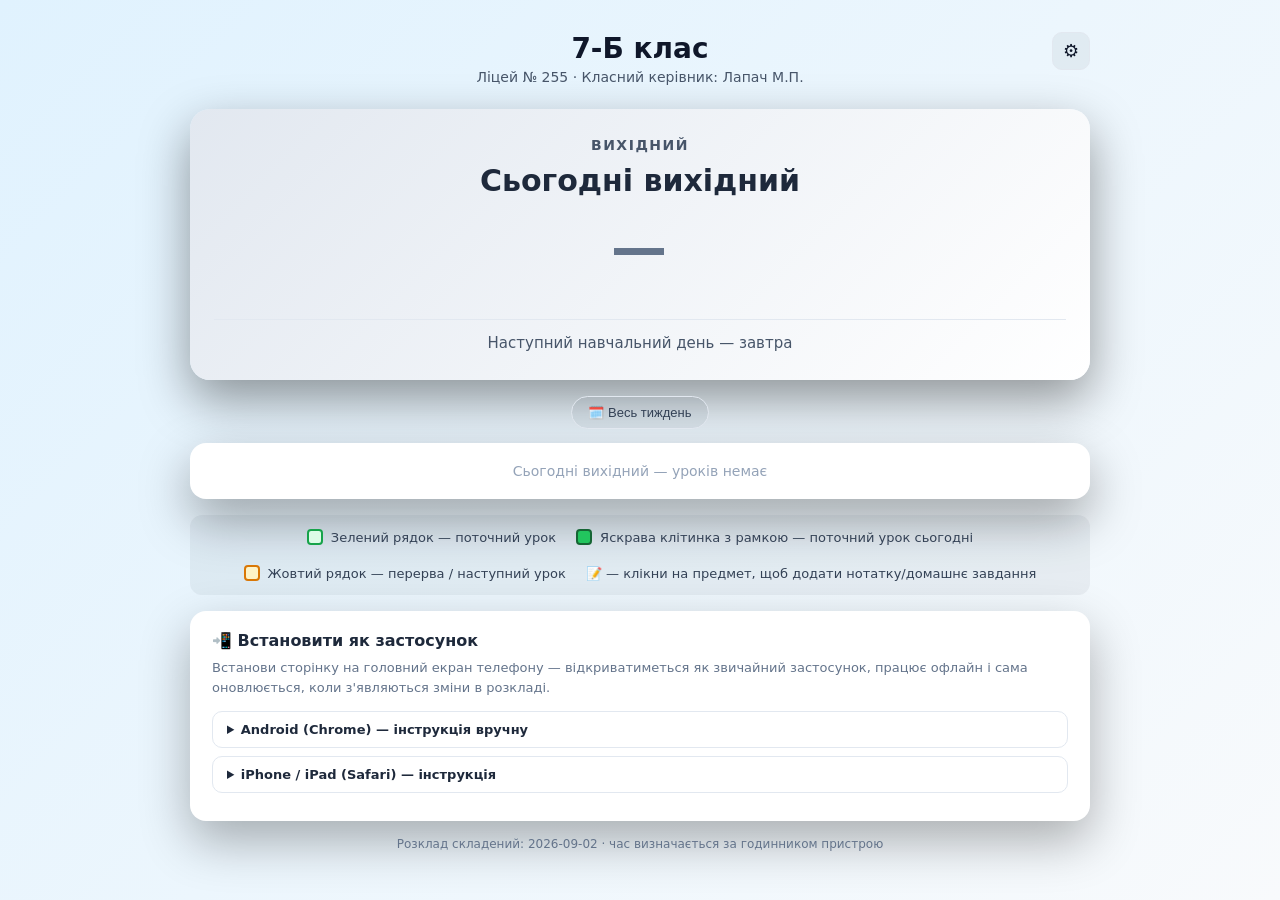
==== commit 3d991cb3: "Add support for air raid alerts and silence minute feature - Introduced new settings for air raid al" ====
--- a/docs/index.html
+++ b/docs/index.html
@@ -263,6 +263,207 @@
     padding-top:14px;
   }
   .next-info b{color:#1e293b;}
+
+  /* ---------- повітряна тривога + хвилина мовчання ----------
+     Обидва стани накладаються поверх звичайної картки: класи додаються в update(),
+     який щосекунди скидає card.className, тому вони не «залипають».            */
+  .status-card.silence{
+    background:linear-gradient(135deg,#e2e8f0,#ffffff);
+    border:2px solid #94a3b8;
+  }
+  /* Тривога забирає всю картку: насичений червоний фон, білий текст і перелив,
+     що повільно пробігає зліва направо. Це має читатись через кімнату, а не
+     виглядати як ще одне сповіщення.
+     Стоїть НИЖЧЕ .status-card.silence навмисно: специфічність у них однакова,
+     тож виграє те, що оголошено пізніше. О 9:00 під тривогою картка має
+     лишатись червоною, а не сірою. */
+  .status-card.alert-on{
+    position:relative;
+    overflow:hidden;
+    background:linear-gradient(135deg,#991b1b 0%,#dc2626 45%,#b91c1c 100%);
+    border:2px solid #7f1d1d;
+    /* Статичне зовнішнє свічення. Не анімоване навмисне: анімований box-shadow
+       змушував би браузер перемальовувати картку 60 разів на секунду — на
+       слабкому телефоні це їсть батарею й підгальмовує таймер. Те, що «дихає»,
+       винесено в окремі шари нижче, де анімується лише opacity/transform,
+       а вони композитяться на GPU. */
+    box-shadow:0 20px 50px rgba(0,0,0,0.45), 0 0 34px rgba(220,38,38,0.55);
+  }
+  /* Шар 1 — перелив: широкий світлий блік, що проїжджає впоперек картки. */
+  .status-card.alert-on::before{
+    content:'';
+    position:absolute;
+    top:-50%;
+    bottom:-50%;
+    left:0;
+    width:60%;
+    z-index:0;
+    pointer-events:none;
+    background:linear-gradient(100deg,
+      rgba(255,255,255,0) 0%,
+      rgba(255,255,255,0.28) 50%,
+      rgba(255,255,255,0) 100%);
+    transform:translateX(-120%) rotate(8deg);
+    will-change:transform;   /* власний шар на GPU: інакше кожен кадр переливу перемальовував би картку */
+    animation:alertSheen 3.6s linear infinite;
+  }
+  /* Шар 2 — внутрішнє свічення, що пульсує (всередині, бо картка з overflow:hidden). */
+  .status-card.alert-on::after{
+    content:'';
+    position:absolute;
+    inset:0;
+    z-index:0;
+    pointer-events:none;
+    background:radial-gradient(ellipse at 50% 120%, rgba(255,180,180,0.45), rgba(255,180,180,0) 62%);
+    will-change:opacity;
+    animation:alertPulse 2.4s ease-in-out infinite;
+  }
+  /* Вміст картки має лежати НАД обома шарами. */
+  .status-card.alert-on > *{position:relative;z-index:1;}
+  @keyframes alertSheen{
+    0%  {transform:translateX(-120%) rotate(8deg);}
+    100%{transform:translateX(320%)  rotate(8deg);}
+  }
+  @keyframes alertPulse{
+    0%,100%{opacity:0.35;}
+    50%    {opacity:1;}
+  }
+  @media (prefers-reduced-motion: reduce){
+    .status-card.alert-on::before{animation:none;opacity:0;}
+    .status-card.alert-on::after{animation:none;opacity:0.6;}
+  }
+  /* Увесь текст на червоному — світлий. Перекриваємо кожен елемент картки:
+     їхні власні кольори (зелений/бурштиновий/сірий) на такому фоні нечитабельні. */
+  .status-card.alert-on .state-label,
+  .status-card.alert-on .lesson-name,
+  .status-card.alert-on .timer,
+  .status-card.alert-on .alert-banner{color:#fff;}
+  .status-card.alert-on .timer-caption,
+  .status-card.alert-on .next-info{color:rgba(255,255,255,0.85);}
+  .status-card.alert-on .next-info{border-top-color:rgba(255,255,255,0.28);}
+  .status-card.alert-on .next-info b{color:#fff;}
+  .status-card.alert-on .progress-track{background:rgba(0,0,0,0.25);}
+  .status-card.alert-on .progress-fill{background:#fff;}
+  .status-card.alert-on .progress-pct{color:rgba(255,255,255,0.85);}
+  .alert-banner{
+    display:block;
+    width:100%;
+    border:none;
+    background:none;
+    font-family:inherit;
+    font-size:26px;
+    font-weight:800;
+    color:#b91c1c;
+    letter-spacing:.5px;
+    margin:0 0 4px;
+    padding:0;
+    cursor:pointer;
+    text-align:center;
+    text-shadow:0 2px 10px rgba(0,0,0,0.35);
+  }
+  /* Обов'язково: display:block вище перебиває вбудоване [hidden]{display:none}
+     браузера, і без цього рядка банер тривоги висів би на картці завжди. */
+  .alert-banner[hidden]{display:none;}
+  .alert-banner:hover,
+  .alert-banner:focus-visible{text-decoration:underline;}
+  .alert-banner-sub{
+    font-size:12px;
+    font-weight:600;
+    color:rgba(255,255,255,0.8);
+    margin-bottom:12px;
+  }
+  .state-label.alert{color:#b91c1c;}
+  .state-label.silence{color:#475569;}
+  .timer.alert{color:#dc2626;}
+  .timer.silence{color:#475569;}
+  /* урок навмисно лишається видимим, просто відступає на другий план */
+  .status-card.alert-on .lesson-name,
+  .status-card.silence .lesson-name{
+    font-size:18px;
+    opacity:.75;
+    min-height:24px;
+    margin-bottom:10px;
+  }
+  /* попередження, коли сервіс тривог не відповідає */
+  .alerts-offline{
+    background:rgba(251,191,36,0.12);
+    border:1px solid rgba(251,191,36,0.45);
+    color:var(--legend-text);
+    border-radius:12px;
+    padding:10px 14px;
+    font-size:13px;
+    margin-bottom:16px;
+  }
+  .alerts-offline[hidden]{display:none;}
+  /* блок атрибуції NEPTUN — обов'язковий за умовами API (§3, §5),
+     прибирати чи ховати його не можна */
+  .alerts-credit{
+    font-size:12px;
+    opacity:.8;
+    margin:-4px 0 4px;
+    padding-bottom:9px;
+    border-bottom:1px solid var(--panel-border);
+    line-height:1.5;
+  }
+  .alerts-credit[hidden]{display:none;}
+  .alerts-credit a{color:inherit;}
+
+  /* ---------- модалка з картою тривог ---------- */
+  .map-modal{
+    position:fixed;
+    inset:0;
+    background:rgba(15,23,42,0.75);
+    display:flex;
+    align-items:center;
+    justify-content:center;
+    padding:16px;
+    z-index:50;
+  }
+  .map-modal[hidden]{display:none;}
+  .map-modal-box{
+    background:var(--panel-bg);
+    color:var(--panel-text);
+    border-radius:16px;
+    width:100%;
+    max-width:680px;
+    max-height:92vh;
+    display:flex;
+    flex-direction:column;
+    overflow:hidden;
+    box-shadow:0 24px 60px rgba(0,0,0,0.5);
+  }
+  .map-modal-head{
+    display:flex;
+    align-items:center;
+    justify-content:space-between;
+    gap:12px;
+    padding:14px 16px;
+    font-weight:700;
+    font-size:15px;
+  }
+  .map-modal-close{
+    border:none;
+    background:none;
+    color:inherit;
+    font-size:22px;
+    line-height:1;
+    cursor:pointer;
+    padding:4px 8px;
+  }
+  .map-modal-frame{
+    flex:1;
+    min-height:340px;
+    border:0;
+    width:100%;
+    background:#0f172a;
+  }
+  .map-modal-foot{
+    padding:12px 16px;
+    font-size:12px;
+    line-height:1.6;
+    opacity:.85;
+  }
+  .map-modal-foot a{color:inherit;}
 
   /* ---------- перемикач вигляду ---------- */
   .view-toggle{
@@ -586,9 +787,52 @@
         <span class="slider"></span>
       </label>
     </div>
+    <div class="setting-row">
+      <span>Хвилина мовчання о 9:00</span>
+      <label class="switch">
+        <input type="checkbox" id="toggleSilence" aria-label="Хвилина мовчання о 9:00">
+        <span class="slider"></span>
+      </label>
+    </div>
+    <div class="setting-row">
+      <span>Повітряні тривоги</span>
+      <label class="switch">
+        <input type="checkbox" id="toggleAlerts" aria-label="Інтеграція з сервісом повітряних тривог">
+        <span class="slider"></span>
+      </label>
+    </div>
+    <div class="setting-row">
+      <span>Регіон</span>
+      <select class="schedule-select" id="alertRegionSelect" aria-label="Регіон для повітряних тривог" disabled></select>
+    </div>
+    <div class="setting-row">
+      <span>Перевіряти кожні</span>
+      <select class="schedule-select" id="alertIntervalSelect" aria-label="Інтервал перевірки тривог" disabled>
+        <option value="10">10 секунд</option>
+        <option value="15">15 секунд</option>
+        <option value="30">30 секунд</option>
+        <option value="60">1 хвилину</option>
+        <option value="120">2 хвилини</option>
+        <option value="300">5 хвилин</option>
+      </select>
+    </div>
+    <div class="setting-hint" id="alertsHint">&nbsp;</div>
+    <!-- Атрибуція NEPTUN обов'язкова за умовами їхнього API (§3 «Обов'язкова
+         атрибуція» і §5 «Не заміна офіційних тривог»). Не прибирати. -->
+    <div class="alerts-credit" id="alertsCredit" hidden>
+      Дані: <a href="https://neptun.in.ua/" target="_blank" rel="noopener">Карта повітряних тривог — NEPTUN</a>.
+      Це інформаційний агрегатор, а не офіційна система оповіщення — завжди орієнтуйтесь
+      на офіційні сигнали тривоги (<a href="https://t.me/air_alert_ua" target="_blank" rel="noopener">@air_alert_ua</a>).
+    </div>
   </div>
 
+  <div class="alerts-offline" id="alertsOffline" hidden>
+    ⚠️ Сервіс повітряних тривог тимчасово недоступний. Розклад працює як звичайно.
+  </div>
+
   <div class="status-card" id="statusCard">
+    <button type="button" class="alert-banner" id="alertBanner" hidden>🚨 Повітряна тривога</button>
+    <div class="alert-banner-sub" id="alertBannerSub" hidden>натисни, щоб побачити карту</div>
     <div class="state-label" id="stateLabel">—</div>
     <div class="lesson-name" id="lessonName">—</div>
     <div class="timer neutral" id="timer">--:--</div>
@@ -652,6 +896,23 @@
   <div class="footer" id="scheduleFooter">час визначається за годинником пристрою</div>
 </div>
 
+<!-- Карта тривог. src підставляється тільки при відкритті — щоб згорнута модалка
+     не тримала з'єднання й не вантажила чужий сервіс намарно. -->
+<div class="map-modal" id="mapModal" hidden role="dialog" aria-modal="true" aria-label="Карта повітряних тривог">
+  <div class="map-modal-box">
+    <div class="map-modal-head">
+      <span>Карта повітряних тривог</span>
+      <button type="button" class="map-modal-close" id="mapModalClose" aria-label="Закрити">×</button>
+    </div>
+    <iframe class="map-modal-frame" id="mapModalFrame" title="Карта повітряних тривог України — NEPTUN" loading="lazy"></iframe>
+    <div class="map-modal-foot">
+      Дані: <a href="https://neptun.in.ua/" target="_blank" rel="noopener">Карта повітряних тривог — NEPTUN</a>.<br>
+      Не є офіційною системою оповіщення. Офіційні сигнали —
+      <a href="https://t.me/air_alert_ua" target="_blank" rel="noopener">@air_alert_ua</a>.
+    </div>
+  </div>
+</div>
+
 <script>
 /* ==================== ПОТОЧНИЙ РОЗКЛАД ====================
    Дані більше не зашиті в цей файл — вони лежать у docs/schedules/*.json.
@@ -755,7 +1016,13 @@
 }
 
 /* ==================== НАЛАШТУВАННЯ КОРИСТУВАЧА ==================== */
-const DEFAULT_SETTINGS = { theme:'auto', subjectColors:false, progressBar:false, sound:true, scheduleId:null };
+const DEFAULT_SETTINGS = {
+  theme:'auto', subjectColors:false, progressBar:false, sound:true, scheduleId:null,
+  silenceMinute:true,                 // хвилина мовчання о 9:00 — за замовчуванням увімкнена
+  alerts:false,                       // інтеграція з сервісом тривог — вимкнена, вмикає користувач
+  alertRegion:'м. київ',              // ключ регіону в API NEPTUN (нижній регістр!)
+  alertInterval:30                    // секунди між перевірками
+};
 let settings = Object.assign({}, DEFAULT_SETTINGS, loadSettings());
 
 function loadSettings(){
@@ -802,10 +1069,16 @@
   saveSettings();
   if(e.target.checked) unlockAudio(); // розблокувати AudioContext по жесту користувача
 });
+document.getElementById('toggleSilence').addEventListener('change', (e)=>{
+  settings.silenceMinute = e.target.checked;
+  saveSettings();
+  refreshStatusCard(); // не чекати наступного тіку, якщо зараз якраз 9:00
+});
 
 document.getElementById('toggleColors').checked = settings.subjectColors;
 document.getElementById('toggleProgress').checked = settings.progressBar;
 document.getElementById('toggleSound').checked = settings.sound;
+document.getElementById('toggleSilence').checked = settings.silenceMinute;
 applyTheme();
 
 /* ==================== ЗВУК + ВІБРО ==================== */
@@ -840,6 +1113,290 @@
   }catch(e){}
   if(navigator.vibrate) navigator.vibrate([200,80,200]);
 }
+
+/* ==================== ПОВІТРЯНІ ТРИВОГИ (NEPTUN) ====================
+   Джерело: https://neptun.in.ua/api/v1/alerts — відкритий REST, без ключів,
+   з CORS `*`, тому статична сторінка може ходити туди напряму.
+   (Ubilling API для цього не годиться: він взагалі не віддає CORS-заголовків,
+   і браузер не дає прочитати відповідь без власного серверного реле.)
+
+   Умови NEPTUN, які видно в UI і які не можна прибирати:
+     §3 — видиме посилання на джерело поруч із даними (#alertsCredit, футер модалки);
+     §4 — опитувати не частіше ніж раз на 5 секунд (наш мінімум — 10 с);
+     §5 — прямо казати, що це не офіційна система оповіщення.
+
+   Головне правило модуля: він ніколи не має права зламати розклад. Будь-яка
+   помилка мережі/парсингу гаситься всередині, стан просто лишається «тривоги немає».
+                                                                                  */
+const ALERTS_URL = 'https://neptun.in.ua/api/v1/alerts';
+const ALERTS_TIMEOUT_MS = 8000;
+const ALERTS_MAX_BACKOFF_MS = 5 * 60 * 1000;
+const ALERTS_STALE_MS = 5 * 60 * 1000;   // після цього показуємо «сервіс недоступний»
+/* Стан тривоги свідомо НЕ кешується в localStorage. Розклад кешувати корисно —
+   він за ніч не змінюється; стан тривоги ж застаріває за секунди, і показати
+   збережене «тривога» після відбою (чи «тривог немає» під час тривоги) гірше,
+   ніж не показати нічого. При старті все одно робиться негайна перевірка. */
+
+/* Повний перелік регіонів — ключі API NEPTUN (нижній регістр) і людські назви.
+   Зашито навмисне: окремого ендпоінта зі списком у них немає, а oblasts.geojson
+   важить ~161 КБ — качати його заради 27 рядків не варто.
+   Увага: 'м. київ' і 'київська' — РІЗНІ регіони, не зливати. */
+const ALERT_REGIONS = [
+  ['м. київ', 'м. Київ'],
+  ['київська', 'Київська область'],
+  ['вінницька', 'Вінницька область'],
+  ['волинська', 'Волинська область'],
+  ['дніпропетровська', 'Дніпропетровська область'],
+  ['донецька', 'Донецька область'],
+  ['житомирська', 'Житомирська область'],
+  ['закарпатська', 'Закарпатська область'],
+  ['запорізька', 'Запорізька область'],
+  ['івано-франківська', 'Івано-Франківська область'],
+  ['кіровоградська', 'Кіровоградська область'],
+  ['луганська', 'Луганська область'],
+  ['львівська', 'Львівська область'],
+  ['миколаївська', 'Миколаївська область'],
+  ['одеська', 'Одеська область'],
+  ['полтавська', 'Полтавська область'],
+  ['рівненська', 'Рівненська область'],
+  ['сумська', 'Сумська область'],
+  ['тернопільська', 'Тернопільська область'],
+  ['харківська', 'Харківська область'],
+  ['херсонська', 'Херсонська область'],
+  ['хмельницька', 'Хмельницька область'],
+  ['черкаська', 'Черкаська область'],
+  ['чернівецька', 'Чернівецька область'],
+  ['чернігівська', 'Чернігівська область'],
+  ['автономна республіка крим', 'Автономна Республіка Крим'],
+  ['севастополь', 'Севастополь']
+];
+
+let alertState = { active:false, where:'', label:'', okAt:0, checkedAt:0 };
+let alertsTimer = null;
+let alertsFailures = 0;
+
+/* Перемалювати статус-картку поза звичайним тіком годинника.
+   Захист від гонки: перша перевірка тривог може відповісти раніше, ніж
+   завантажився розклад — тоді таблиці ще немає і update() намалював би
+   порожню картку «Вихідний». Годинник стартує сам, коли розклад приїде. */
+function refreshStatusCard(){
+  if(clockStarted) update();
+}
+
+/* Українська форма числівника: 1 район, 2-4 райони, 5+ районів
+   (з винятком на 11-14, де завжди «районів»). */
+function plural(n, one, few, many){
+  const mod10 = n % 10, mod100 = n % 100;
+  if(mod100 >= 11 && mod100 <= 14) return many;
+  if(mod10 === 1) return one;
+  if(mod10 >= 2 && mod10 <= 4) return few;
+  return many;
+}
+
+function regionName(key){
+  const found = ALERT_REGIONS.find(r => r[0] === key);
+  return found ? found[1] : key;
+}
+
+/* Регіон під тривогою, якщо або оголошено по всій області, або тривога хоч в
+   одному з її районів. Обидві гілки потрібні: API розводить ці випадки, а для
+   користувача «тривога в моїй області» — це і те, і те.
+   Чиста функція без побічних ефектів — її жганяють тести в Node. */
+function regionAlerted(data, key){
+  if(!data || typeof data !== 'object') return null;
+  const name = regionName(key);
+  const oblasts = Array.isArray(data.oblasts) ? data.oblasts : [];
+  const raions  = Array.isArray(data.raions)  ? data.raions  : [];
+
+  // where — сам регіон, без слова «тривога»: на картці над ним уже стоїть
+  // великий банер «Повітряна тривога», і дублювати його в рядку нижче не треба.
+  // label — повний рядок для підказки в налаштуваннях, де контексту немає.
+  const whole = oblasts.find(o => o && o.key === key);
+  if(whole){
+    const where = whole.name || name;
+    return { active:true, where:where, label:'Тривога: ' + where };
+  }
+
+  const hit = raions.filter(r => r && r.oblast === name);
+  if(hit.length){
+    const detail = hit.length === 1 ? hit[0].name : (hit.length + ' ' + plural(hit.length, 'район', 'райони', 'районів'));
+    const where = name + ' (' + detail + ')';
+    return { active:true, where:where, label:'Тривога: ' + where };
+  }
+  return { active:false, where:name, label:'Тривог немає: ' + name };
+}
+
+function fetchAlerts(){
+  // Власний таймаут обов'язковий: fetch без нього може висіти хвилинами,
+  // і планувальник не перезапуститься.
+  const ctrl = new AbortController();
+  const t = setTimeout(() => ctrl.abort(), ALERTS_TIMEOUT_MS);
+  return fetch(ALERTS_URL, { cache:'no-store', signal: ctrl.signal })
+    .then(res => {
+      if(!res.ok) throw new Error('HTTP ' + res.status);
+      return res.json();
+    })
+    .finally(() => clearTimeout(t));
+}
+
+function renderAlertsHint(){
+  const hint = document.getElementById('alertsHint');
+  const offline = document.getElementById('alertsOffline');
+  if(!settings.alerts){
+    hint.textContent = 'Вимкнено — розклад працює як завжди';
+    hint.classList.remove('warn');
+    offline.hidden = true;
+    return;
+  }
+  // Перша перевірка ще в дорозі — це не помилка, і лякати нею не треба.
+  if(!alertState.okAt && !alertsFailures){
+    hint.textContent = 'Перевіряю…';
+    hint.classList.remove('warn');
+    offline.hidden = true;
+    return;
+  }
+  const stale = !alertState.okAt || (Date.now() - alertState.okAt) > ALERTS_STALE_MS;
+  if(stale){
+    hint.textContent = 'Сервіс тривог не відповідає';
+    hint.classList.add('warn');
+    offline.hidden = false;
+    return;
+  }
+  const time = new Date(alertState.okAt).toTimeString().slice(0,5);
+  hint.textContent = (alertState.active ? '🚨 ' : '') + alertState.label + ' · ' + time;
+  hint.classList.toggle('warn', alertState.active);
+  offline.hidden = true;
+}
+
+function checkAlerts(){
+  if(!settings.alerts) return Promise.resolve();
+  return fetchAlerts()
+    .then(data => {
+      const res = regionAlerted(data, settings.alertRegion);
+      if(!res) throw new Error('bad payload');
+      alertState.active = res.active;
+      alertState.where = res.where;
+      alertState.label = res.label;
+      alertState.okAt = Date.now();
+      alertsFailures = 0;
+    })
+    .catch(() => {
+      // Мовчки. Помилка сервісу тривог не має ставати помилкою розкладу —
+      // видно її лише як рядок «сервіс не відповідає».
+      alertsFailures++;
+      // Зів'ялий стан не тримаємо червоним: краще нічого, ніж брехня.
+      if(Date.now() - alertState.okAt > ALERTS_STALE_MS) alertState.active = false;
+    })
+    .then(() => {
+      alertState.checkedAt = Date.now();
+      renderAlertsHint();
+      refreshStatusCard(); // одразу перемалювати картку, не чекати наступної секунди
+    });
+}
+
+function scheduleAlertsCheck(){
+  clearTimeout(alertsTimer);
+  if(!settings.alerts) return;
+  // Експоненційний бекоф на помилках — щоб не довбати чужий сервіс, коли він лежить
+  // (умова §4 «чесне навантаження»), і щоб не жерти батарею в офлайні.
+  const base = Math.max(10, Number(settings.alertInterval) || 30) * 1000;
+  const delay = alertsFailures
+    ? Math.min(base * Math.pow(2, alertsFailures), ALERTS_MAX_BACKOFF_MS)
+    : base;
+  alertsTimer = setTimeout(() => {
+    checkAlerts().then(scheduleAlertsCheck);
+  }, delay);
+}
+
+function startAlerts(){
+  clearTimeout(alertsTimer);
+  if(!settings.alerts) return;
+  checkAlerts().then(scheduleAlertsCheck); // перевірка одразу при вмиканні
+}
+
+function stopAlerts(){
+  clearTimeout(alertsTimer);
+  alertsTimer = null;
+  alertsFailures = 0;
+  alertState = { active:false, where:'', label:'', okAt:0, checkedAt:0 };
+  renderAlertsHint();
+  refreshStatusCard();
+}
+
+function applyAlertsToggle(){
+  document.getElementById('alertRegionSelect').disabled = !settings.alerts;
+  document.getElementById('alertIntervalSelect').disabled = !settings.alerts;
+  document.getElementById('alertsCredit').hidden = !settings.alerts;
+  renderAlertsHint();
+}
+
+function renderAlertRegionSelect(){
+  const sel = document.getElementById('alertRegionSelect');
+  sel.innerHTML = ALERT_REGIONS
+    .map(r => '<option value="'+esc(r[0])+'">'+esc(r[1])+'</option>')
+    .join('');
+  sel.value = settings.alertRegion;
+  if(!sel.value){ // збережений регіон зник зі списку — відкат на Київ
+    settings.alertRegion = DEFAULT_SETTINGS.alertRegion;
+    sel.value = settings.alertRegion;
+    saveSettings();
+  }
+}
+
+/* ---- карта тривог у модалці ---- */
+function openMapModal(){
+  const modal = document.getElementById('mapModal');
+  const frame = document.getElementById('mapModalFrame');
+  // src ставимо лише зараз: інакше карта вантажилась би на кожному відкритті сторінки
+  if(!frame.getAttribute('src')) frame.setAttribute('src', 'https://neptun.in.ua/embed/map');
+  modal.hidden = false;
+}
+function closeMapModal(){
+  document.getElementById('mapModal').hidden = true;
+}
+
+/* ---- підписки ---- */
+document.getElementById('toggleAlerts').addEventListener('change', (e)=>{
+  settings.alerts = e.target.checked;
+  saveSettings();
+  applyAlertsToggle();
+  if(settings.alerts) startAlerts(); else stopAlerts();
+});
+document.getElementById('alertRegionSelect').addEventListener('change', (e)=>{
+  settings.alertRegion = e.target.value;
+  saveSettings();
+  alertState.active = false;   // стан старого регіону більше не діє
+  alertState.okAt = 0;
+  alertsFailures = 0;
+  startAlerts();               // і одразу перевірити новий
+});
+document.getElementById('alertIntervalSelect').addEventListener('change', (e)=>{
+  settings.alertInterval = Number(e.target.value) || DEFAULT_SETTINGS.alertInterval;
+  saveSettings();
+  scheduleAlertsCheck();
+});
+document.getElementById('alertBanner').addEventListener('click', openMapModal);
+document.getElementById('mapModalClose').addEventListener('click', closeMapModal);
+document.getElementById('mapModal').addEventListener('click', (e)=>{
+  if(e.target.id === 'mapModal') closeMapModal();
+});
+document.addEventListener('keydown', (e)=>{
+  if(e.key === 'Escape') closeMapModal();
+});
+
+// У фоні не опитуємо взагалі, при поверненні — одразу свіжа перевірка.
+// Це і батарея, і чесне навантаження на чужий сервіс.
+document.addEventListener('visibilitychange', ()=>{
+  if(!settings.alerts) return;
+  if(document.visibilityState === 'visible') startAlerts();
+  else clearTimeout(alertsTimer);
+});
+
+renderAlertRegionSelect();
+document.getElementById('alertIntervalSelect').value = String(settings.alertInterval);
+document.getElementById('toggleAlerts').checked = settings.alerts;
+applyAlertsToggle();
+if(settings.alerts) startAlerts(); // інтеграція лишалась увімкненою з минулого разу
 
 /* ==================== НОТАТКИ (localStorage) ====================
    Ключ прив'язаний до розкладу: у 7-Б і 8-А свої нотатки, навіть якщо
@@ -991,6 +1548,17 @@
 
 let lastPhaseKey = null;
 
+/* Хвилина мовчання — щодня о 9:00 рівно одну хвилину. У таблицю уроків не
+   потрапляє навмисне: це не урок, а загальнодержавна хвилина, і показувати її
+   треба однаково у вихідний, на канікулах і посеред уроку. */
+const SILENCE_START = 9 * 3600;
+const SILENCE_LEN = 60;
+function isSilenceMinute(nowSeconds){
+  return !!settings.silenceMinute
+      && nowSeconds >= SILENCE_START
+      && nowSeconds < SILENCE_START + SILENCE_LEN;
+}
+
 function update(){
   const now = new Date();
   const jsDay = now.getDay();          // 0=нд..6=сб
@@ -1032,8 +1600,18 @@
     progressPct.textContent = Math.round(pct)+'%';
   }
 
+  // Гілки нижче раніше робили ранній return. Тепер усі сходяться в один хвіст
+  // функції: тривога й хвилина мовчання накладаються поверх БУДЬ-ЯКОГО стану
+  // (урок, перерва, вихідний, канікули), тож декорація має бути одна на всіх,
+  // а не продубльована в кожній гілці.
+  let matchedIdx = -1;
+  let nextIdx = -1;
+  let phaseKey;
+  let todayDow = dow;
+
+  const holiday = findHoliday(now);
+
   // ---- канікули / свято ----
-  const holiday = findHoliday(now);
   if(holiday){
     card.classList.add('holiday');
     stateLabel.className = 'state-label holiday';
@@ -1044,12 +1622,10 @@
     timerCaption.innerHTML = '&nbsp;';
     nextInfo.innerHTML = 'Уроків немає до ' + holiday.end;
     themeColorMeta.setAttribute('content', '#4338ca');
-    renderTodayView(-1, rows, -1, -1);
-    lastPhaseKey = 'holiday';
-    return;
-  }
-
-  if(dayCols[dow] === undefined){
+    todayDow = -1;
+    phaseKey = 'holiday';
+
+  } else if(dayCols[dow] === undefined){
     card.classList.add('weekend');
     stateLabel.className = 'state-label weekend';
     stateLabel.textContent = 'Вихідний';
@@ -1059,16 +1635,12 @@
     timerCaption.innerHTML = '&nbsp;';
     nextInfo.innerHTML = 'Наступний навчальний день — ' + nextSchoolDayLabel(dow);
     themeColorMeta.setAttribute('content', '#64748b');
-    renderTodayView(dow, rows, -1, -1);
-    lastPhaseKey = 'weekend';
-    return;
-  }
-
+    phaseKey = 'weekend';
+
+  } else {
   const todayHeader = document.querySelector('#schedule th[data-day="'+dow+'"]');
   todayHeader && todayHeader.classList.add('current-day');
 
-  let matchedIdx = -1;
-  let nextIdx = -1;
   rows.forEach((tr, i) => {
     const start = toMinutes(tr.dataset.start);
     const end = toMinutes(tr.dataset.end);
@@ -1078,8 +1650,6 @@
     const todayCell = tr.children[dayCols[dow]];
     if(end <= nowMinutes && todayCell) todayCell.classList.add('past-cell');
   });
-
-  let phaseKey;
 
   if(matchedIdx !== -1){
     // йде урок
@@ -1163,14 +1733,58 @@
     themeColorMeta.setAttribute('content', '#64748b');
     phaseKey = 'done-'+dow;
   }
-
+  } // кінець звичайного навчального дня
+
+  /* ---- спільний хвіст: накладки поверх будь-якого стану ----
+     Порядок навмисний. Хвилина мовчання переписує заголовок і таймер, а тривога
+     йде наступною і перекриває заголовок собою — за рішенням: тривога важливіша,
+     але хвилина мовчання при цьому не зникає, а з'їжджає в рядок нижче.
+
+     Накладки НЕ чіпають phaseKey: він лишається ключем уроку/перерви й керує
+     тільки дзвінком. Інакше вихід із хвилини мовчання о 09:01 виглядав би для
+     нього як зміна фази — і одразу після хвилини мовчання лунав би біп. */
+
+  const banner = document.getElementById('alertBanner');
+  const bannerSub = document.getElementById('alertBannerSub');
+  const silence = isSilenceMinute(nowSeconds);
+
+  if(silence){
+    // lessonName не чіпаємо: там уже стоїть назва уроку (або «Вихідний»/назва
+    // канікул) — саме її і треба лишити другим рядком, тільки дрібнішим.
+    card.classList.add('silence');
+    card.classList.remove('progress-mode'); // прогрес-бар уроку тут ні до чого
+    stateLabel.className = 'state-label silence';
+    stateLabel.textContent = 'Хвилина мовчання';
+    timer.className = 'timer silence';
+    timer.textContent = fmtClock(SILENCE_START + SILENCE_LEN - nowSeconds);
+    timerCaption.textContent = 'вшановуємо пам’ять загиблих';
+    themeColorMeta.setAttribute('content', '#475569');
+  }
+
+  const alertOn = settings.alerts && alertState.active;
+  banner.hidden = !alertOn;
+  bannerSub.hidden = !alertOn;
+  if(alertOn){
+    card.classList.add('alert-on');
+    // Заголовок стану віддаємо тривозі, а те, що було в ньому (урок / «Хвилина
+    // мовчання» / «Вихідний»), лишається читабельним рядком нижче.
+    const under = silence ? 'Хвилина мовчання' : (lessonName.textContent || stateLabel.textContent);
+    stateLabel.className = 'state-label alert';
+    stateLabel.textContent = alertState.where || 'Повітряна тривога';
+    lessonName.textContent = under;
+    if(timer.textContent !== '—') timer.className = 'timer alert';
+    themeColorMeta.setAttribute('content', '#dc2626');
+  }
+
+  // Біп лише на межі урок↔перерва. Під час хвилини мовчання — тиша, це очевидно;
+  // окремої сирени на тривогу теж не робимо, справжня вже прозвучала.
   if(lastPhaseKey !== null && phaseKey !== lastPhaseKey &&
      (phaseKey.startsWith('lesson-') || phaseKey.startsWith('break-'))){
     playBeep();
   }
   lastPhaseKey = phaseKey;
 
-  renderTodayView(dow, rows, matchedIdx, nextIdx, nowMinutes);
+  renderTodayView(todayDow, rows, matchedIdx, nextIdx, nowMinutes);
 }
 
 /* ==================== ЗАВАНТАЖЕННЯ РОЗКЛАДУ ====================
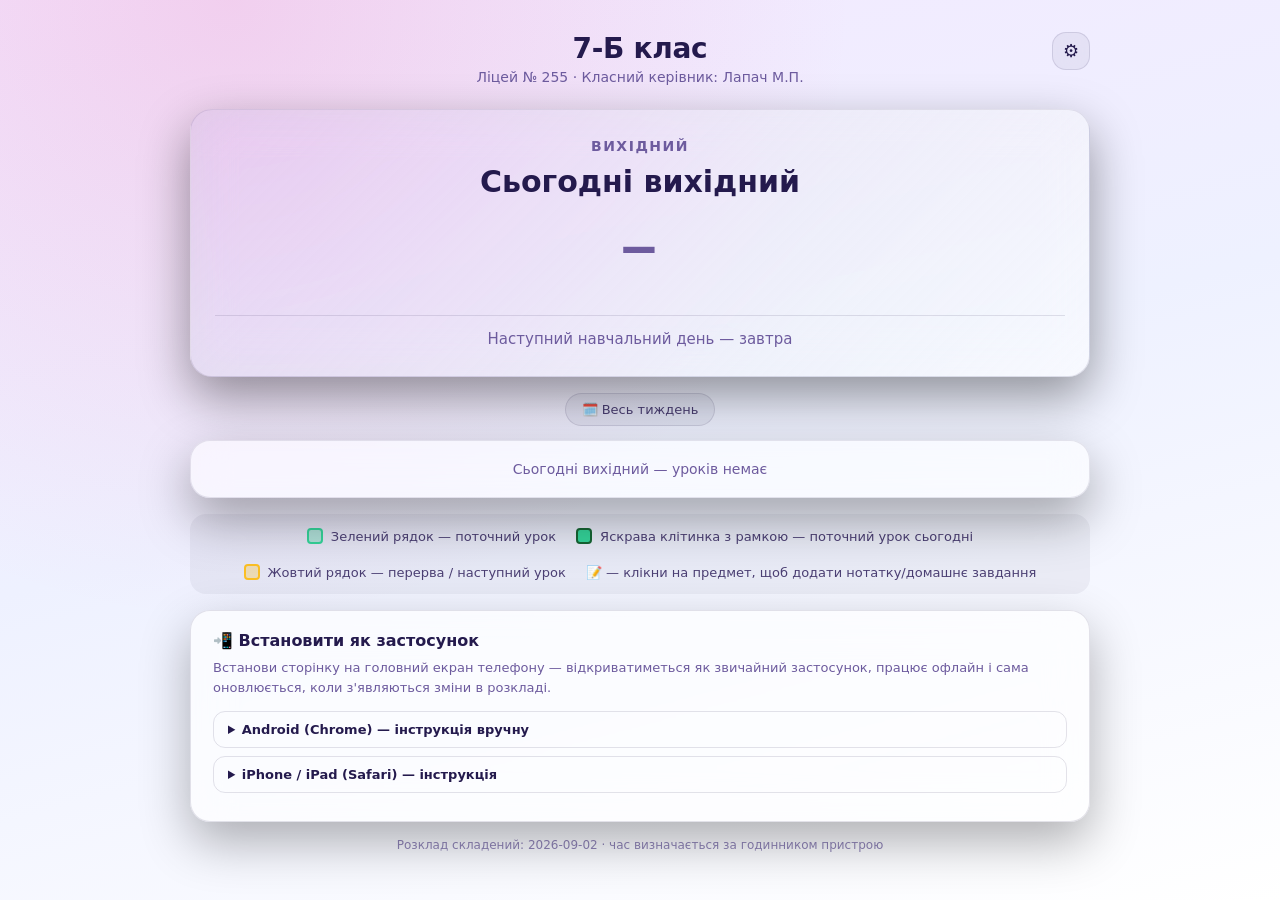
==== commit 417c87ed: "Enhance UI with glassmorphism effects and refined color palette; update service worker cache version" ====
--- a/docs/index.html
+++ b/docs/index.html
@@ -11,56 +11,110 @@
 <style>
   *{box-sizing:border-box;}
 
-  /* ---------- тема (світла/темна) ---------- */
+  /* ---------- тема (світла/темна) — glass violet/pink ---------- */
   :root{
-    --body-grad-1:#0f172a;
-    --body-grad-2:#1e1b4b;
-    --h1-color:#f8fafc;
-    --sub-color:#94a3b8;
+    --body-grad-1:#1b1130;
+    --body-grad-2:#241a4d;
+    --body-grad-3:#150e28;
+    --h1-color:#f5f3ff;
+    --sub-color:#b3a9d9;
     --legend-bg:rgba(255,255,255,0.06);
     --legend-text:#cbd5e1;
-    --footer-color:#94a3b8;
-    --panel-bg:#ffffff;
-    --panel-text:#1e293b;
-    --panel-border:#e2e8f0;
+    --footer-color:#7a6fa0;
+    --panel-bg:rgba(36,26,72,0.55);
+    --panel-text:#f5f3ff;
+    --panel-border:rgba(255,255,255,0.14);
+    --card-bg:rgba(255,255,255,0.06);
+    --card-border:rgba(255,255,255,0.13);
+    --input-bg:rgba(255,255,255,0.08);
+    --accent:#ec4899;
+    --accent-2:#a21caf;
+    --table-border:rgba(255,255,255,0.09);
+    --table-text:#e2ddf5;
+    --table-head-text:#e9e4ff;
+    /* Колір тексту в підсвічених клітинках таблиці (зелена/жовта заливка
+       напівпрозора, тож поверх темного тла потрібен світлий текст, а поверх
+       світлого — темний; інакше літери зникають). */
+    --hl-text:#ffffff;
   }
   @media (prefers-color-scheme: light){
     :root:not([data-theme]){
-      --body-grad-1:#e0f2fe;
-      --body-grad-2:#f8fafc;
-      --h1-color:#0f172a;
-      --sub-color:#475569;
-      --legend-bg:rgba(15,23,42,0.05);
-      --legend-text:#334155;
-      --footer-color:#64748b;
+      --body-grad-1:#f3e8ff;
+      --body-grad-2:#eef1ff;
+      --body-grad-3:#ffffff;
+      --h1-color:#241a4d;
+      --sub-color:#6d5b9e;
+      --legend-bg:rgba(36,26,72,0.05);
+      --legend-text:#4b3f73;
+      --footer-color:#8f84b8;
+      --panel-bg:rgba(255,255,255,0.65);
+      --panel-text:#241a4d;
+      --panel-border:rgba(36,26,72,0.12);
+      --card-bg:rgba(255,255,255,0.55);
+      --card-border:rgba(36,26,72,0.1);
+      --input-bg:rgba(36,26,72,0.06);
+      --table-border:rgba(36,26,72,0.08);
+      --table-text:#2f2456;
+      --table-head-text:#241a4d;
+      --hl-text:#2a1e06;
     }
   }
   html[data-theme="light"]{
-    --body-grad-1:#e0f2fe;
-    --body-grad-2:#f8fafc;
-    --h1-color:#0f172a;
-    --sub-color:#475569;
-    --legend-bg:rgba(15,23,42,0.05);
-    --legend-text:#334155;
-    --footer-color:#64748b;
+    --body-grad-1:#f3e8ff;
+    --body-grad-2:#eef1ff;
+    --body-grad-3:#ffffff;
+    --h1-color:#241a4d;
+    --sub-color:#6d5b9e;
+    --legend-bg:rgba(36,26,72,0.05);
+    --legend-text:#4b3f73;
+    --footer-color:#8f84b8;
+    --panel-bg:rgba(255,255,255,0.65);
+    --panel-text:#241a4d;
+    --panel-border:rgba(36,26,72,0.12);
+    --card-bg:rgba(255,255,255,0.55);
+    --card-border:rgba(36,26,72,0.1);
+    --input-bg:rgba(36,26,72,0.06);
+    --table-border:rgba(36,26,72,0.08);
+    --table-text:#2f2456;
+    --table-head-text:#241a4d;
+    --hl-text:#2a1e06;
   }
   html[data-theme="dark"]{
-    --body-grad-1:#0f172a;
-    --body-grad-2:#1e1b4b;
-    --h1-color:#f8fafc;
-    --sub-color:#94a3b8;
+    --body-grad-1:#1b1130;
+    --body-grad-2:#241a4d;
+    --body-grad-3:#150e28;
+    --h1-color:#f5f3ff;
+    --sub-color:#b3a9d9;
     --legend-bg:rgba(255,255,255,0.06);
     --legend-text:#cbd5e1;
-    --footer-color:#94a3b8;
+    --footer-color:#7a6fa0;
+    --panel-bg:rgba(36,26,72,0.55);
+    --panel-text:#f5f3ff;
+    --panel-border:rgba(255,255,255,0.14);
+    --card-bg:rgba(255,255,255,0.06);
+    --card-border:rgba(255,255,255,0.13);
+    --input-bg:rgba(255,255,255,0.08);
+    --table-border:rgba(255,255,255,0.09);
+    --table-text:#e2ddf5;
+    --table-head-text:#e9e4ff;
+    /* Колір тексту в підсвічених клітинках таблиці (зелена/жовта заливка
+       напівпрозора, тож поверх темного тла потрібен світлий текст, а поверх
+       світлого — темний; інакше літери зникають). */
+    --hl-text:#ffffff;
   }
 
   body{
-    font-family:'Segoe UI', system-ui, -apple-system, sans-serif;
+    /* Тільки системні шрифти — нічого не завантажується.
+       system-ui бере рідний шрифт платформи: SF Pro на iPhone/Mac,
+       Segoe UI Variable на Windows, Roboto на Android. Усі вони мають
+       кирилицю, тож український текст виглядає природно скрізь, сторінка
+       відкривається миттєво й однаково працює без інтернету. */
+    font-family:system-ui, -apple-system, 'Segoe UI', Roboto, 'Helvetica Neue', Arial, sans-serif;
     margin:0;
     padding:32px 16px;
     display:flex;
     justify-content:center;
-    background:linear-gradient(135deg,var(--body-grad-1),var(--body-grad-2));
+    background:radial-gradient(circle at 18% 0%, rgba(236,72,153,0.16), transparent 45%), linear-gradient(165deg,var(--body-grad-1) 0%,var(--body-grad-2) 48%,var(--body-grad-3) 100%);
     min-height:100vh;
   }
   .wrap{max-width:900px;width:100%;}
@@ -76,6 +130,8 @@
     text-align:center;
     margin:0 0 4px;
     font-size:28px;
+    font-weight:700;
+    letter-spacing:-0.3px;
     color:var(--h1-color);
   }
   p.sub{
@@ -90,8 +146,9 @@
     top:0;
     background:var(--legend-bg);
     border:1px solid var(--panel-border);
+    backdrop-filter:blur(14px);
     color:var(--h1-color);
-    border-radius:10px;
+    border-radius:14px;
     width:38px;
     height:38px;
     font-size:18px;
@@ -104,7 +161,9 @@
   .settings-panel{
     background:var(--panel-bg);
     color:var(--panel-text);
-    border-radius:16px;
+    border:1px solid var(--panel-border);
+    backdrop-filter:blur(20px) saturate(140%);
+    border-radius:20px;
     padding:18px 20px;
     margin:0 0 20px;
     box-shadow:0 20px 50px rgba(0,0,0,0.35);
@@ -124,18 +183,19 @@
   .theme-buttons{display:flex;gap:6px;}
   .theme-buttons button{
     border:1px solid var(--panel-border);
-    background:#fff;
-    color:#1e293b;
+    background:var(--input-bg);
+    color:var(--panel-text);
     padding:5px 10px;
     border-radius:8px;
     font-size:12px;
     cursor:pointer;
-  }
-  .theme-buttons button.active{background:#16a34a;color:#fff;border-color:#16a34a;}
+    font-family:inherit;
+  }
+  .theme-buttons button.active{background:linear-gradient(135deg,var(--accent),var(--accent-2));color:#fff;border-color:transparent;}
   .schedule-select{
     border:1px solid var(--panel-border);
-    background:#fff;
-    color:#1e293b;
+    background:var(--input-bg);
+    color:var(--panel-text);
     padding:6px 10px;
     border-radius:8px;
     font-size:13px;
@@ -160,7 +220,7 @@
   .switch input{opacity:0;width:0;height:0;}
   .switch .slider{
     position:absolute;inset:0;
-    background:#cbd5e1;
+    background:rgba(255,255,255,0.18);
     border-radius:24px;
     cursor:pointer;
     transition:.2s;
@@ -174,29 +234,36 @@
     border-radius:50%;
     transition:.2s;
   }
-  .switch input:checked + .slider{background:#16a34a;}
+  .switch input:checked + .slider{background:linear-gradient(135deg,var(--accent),var(--accent-2));}
   .switch input:checked + .slider:before{transform:translateX(18px);}
 
   /* ---------- статус-карточка ---------- */
   .status-card{
-    background:#fff;
-    border-radius:20px;
+    background:var(--card-bg);
+    border:1px solid var(--card-border);
+    backdrop-filter:blur(20px) saturate(150%);
+    border-radius:22px;
     padding:28px 24px;
     text-align:center;
     box-shadow:0 20px 50px rgba(0,0,0,0.4);
     margin-bottom:16px;
+    position:relative;
+    overflow:hidden;
   }
   .status-card.lesson{
-    background:linear-gradient(135deg,#dcfce7,#ffffff);
+    background:linear-gradient(135deg, rgba(52,211,153,0.24), var(--card-bg));
+    border-color:rgba(110,231,183,0.35);
   }
   .status-card.break{
-    background:linear-gradient(135deg,#fef3c7,#ffffff);
+    background:linear-gradient(135deg, rgba(251,191,36,0.22), var(--card-bg));
+    border-color:rgba(253,224,71,0.3);
   }
   .status-card.done, .status-card.weekend, .status-card.before{
-    background:linear-gradient(135deg,#e2e8f0,#ffffff);
+    background:linear-gradient(135deg, rgba(148,163,184,0.18), var(--card-bg));
   }
   .status-card.holiday{
-    background:linear-gradient(135deg,#e0e7ff,#ffffff);
+    background:linear-gradient(135deg, rgba(99,102,241,0.24), var(--card-bg));
+    border-color:rgba(165,180,252,0.3);
   }
   .state-label{
     font-size:14px;
@@ -205,33 +272,37 @@
     letter-spacing:1.5px;
     margin-bottom:10px;
   }
-  .state-label.lesson{color:#166534;}
-  .state-label.break{color:#b45309;}
-  .state-label.done, .state-label.weekend, .state-label.before{color:#475569;}
-  .state-label.holiday{color:#4338ca;}
+  .state-label.lesson{color:#6ee7b7;}
+  .state-label.break{color:#fde047;}
+  .state-label.done, .state-label.weekend, .state-label.before{color:var(--sub-color);}
+  .state-label.holiday{color:#c7d2fe;}
 
   .lesson-name{
     font-size:30px;
     font-weight:700;
-    color:#1e293b;
+    color:var(--h1-color);
     margin:0 0 14px;
     min-height:38px;
   }
 
   .timer{
-    font-size:56px;
-    font-weight:800;
+    /* Системний моноширинний стек: цифри однакової ширини, тому таймер не
+       "стрибає" щосекунди, коли 1 змінюється на 8. Нічого не завантажується —
+       ці шрифти вже є в кожній ОС (SF Mono, Consolas, Roboto Mono). */
+    font-family:ui-monospace, SFMono-Regular, 'SF Mono', Menlo, Consolas, 'Roboto Mono', monospace;
+    font-size:52px;
+    font-weight:700;
     font-variant-numeric:tabular-nums;
     letter-spacing:2px;
     margin:0 0 6px;
   }
-  .timer.lesson{color:#16a34a;}
-  .timer.break{color:#d97706;}
-  .timer.neutral{color:#64748b;}
+  .timer.lesson{color:#6ee7b7;}
+  .timer.break{color:#fbbf24;}
+  .timer.neutral{color:var(--sub-color);}
 
   .timer-caption{
     font-size:13px;
-    color:#64748b;
+    color:var(--sub-color);
     margin-bottom:18px;
   }
 
@@ -240,7 +311,7 @@
   .status-card.progress-mode .timer-caption{display:none;}
   .status-card.progress-mode .progress-wrap{display:block;}
   .progress-track{
-    background:#e2e8f0;
+    background:rgba(255,255,255,0.14);
     border-radius:999px;
     height:14px;
     overflow:hidden;
@@ -248,48 +319,34 @@
   .progress-fill{
     height:100%;
     width:0%;
-    background:#16a34a;
+    background:#34d399;
     border-radius:999px;
     transition:width 1s linear;
   }
   .timer.break ~ .progress-wrap .progress-fill,
-  .status-card.break .progress-fill{background:#d97706;}
-  .progress-pct{margin-top:6px;font-size:13px;color:#64748b;font-variant-numeric:tabular-nums;}
+  .status-card.break .progress-fill{background:#fbbf24;}
+  .progress-pct{margin-top:6px;font-size:13px;color:var(--sub-color);font-variant-numeric:tabular-nums;}
 
   .next-info{
     font-size:15px;
-    color:#475569;
-    border-top:1px solid #e2e8f0;
+    color:var(--sub-color);
+    border-top:1px solid var(--panel-border);
     padding-top:14px;
   }
-  .next-info b{color:#1e293b;}
-
-  /* ---------- повітряна тривога + хвилина мовчання ----------
-     Обидва стани накладаються поверх звичайної картки: класи додаються в update(),
-     який щосекунди скидає card.className, тому вони не «залипають».            */
+  .next-info b{color:var(--h1-color);}
+
+  /* ---------- повітряна тривога + хвилина мовчання ---------- */
   .status-card.silence{
-    background:linear-gradient(135deg,#e2e8f0,#ffffff);
-    border:2px solid #94a3b8;
-  }
-  /* Тривога забирає всю картку: насичений червоний фон, білий текст і перелив,
-     що повільно пробігає зліва направо. Це має читатись через кімнату, а не
-     виглядати як ще одне сповіщення.
-     Стоїть НИЖЧЕ .status-card.silence навмисно: специфічність у них однакова,
-     тож виграє те, що оголошено пізніше. О 9:00 під тривогою картка має
-     лишатись червоною, а не сірою. */
+    background:linear-gradient(135deg, rgba(148,163,184,0.18), var(--card-bg));
+    border:2px solid rgba(148,163,184,0.4);
+  }
   .status-card.alert-on{
     position:relative;
     overflow:hidden;
     background:linear-gradient(135deg,#991b1b 0%,#dc2626 45%,#b91c1c 100%);
-    border:2px solid #7f1d1d;
-    /* Статичне зовнішнє свічення. Не анімоване навмисне: анімований box-shadow
-       змушував би браузер перемальовувати картку 60 разів на секунду — на
-       слабкому телефоні це їсть батарею й підгальмовує таймер. Те, що «дихає»,
-       винесено в окремі шари нижче, де анімується лише opacity/transform,
-       а вони композитяться на GPU. */
+    border:1px solid rgba(248,113,113,0.5);
     box-shadow:0 20px 50px rgba(0,0,0,0.45), 0 0 34px rgba(220,38,38,0.55);
   }
-  /* Шар 1 — перелив: широкий світлий блік, що проїжджає впоперек картки. */
   .status-card.alert-on::before{
     content:'';
     position:absolute;
@@ -304,10 +361,9 @@
       rgba(255,255,255,0.28) 50%,
       rgba(255,255,255,0) 100%);
     transform:translateX(-120%) rotate(8deg);
-    will-change:transform;   /* власний шар на GPU: інакше кожен кадр переливу перемальовував би картку */
+    will-change:transform;
     animation:alertSheen 3.6s linear infinite;
   }
-  /* Шар 2 — внутрішнє свічення, що пульсує (всередині, бо картка з overflow:hidden). */
   .status-card.alert-on::after{
     content:'';
     position:absolute;
@@ -318,7 +374,6 @@
     will-change:opacity;
     animation:alertPulse 2.4s ease-in-out infinite;
   }
-  /* Вміст картки має лежати НАД обома шарами. */
   .status-card.alert-on > *{position:relative;z-index:1;}
   @keyframes alertSheen{
     0%  {transform:translateX(-120%) rotate(8deg);}
@@ -332,8 +387,6 @@
     .status-card.alert-on::before{animation:none;opacity:0;}
     .status-card.alert-on::after{animation:none;opacity:0.6;}
   }
-  /* Увесь текст на червоному — світлий. Перекриваємо кожен елемент картки:
-     їхні власні кольори (зелений/бурштиновий/сірий) на такому фоні нечитабельні. */
   .status-card.alert-on .state-label,
   .status-card.alert-on .lesson-name,
   .status-card.alert-on .timer,
@@ -350,10 +403,9 @@
     width:100%;
     border:none;
     background:none;
-    font-family:inherit;
     font-size:26px;
     font-weight:800;
-    color:#b91c1c;
+    color:#fff;
     letter-spacing:.5px;
     margin:0 0 4px;
     padding:0;
@@ -361,8 +413,6 @@
     text-align:center;
     text-shadow:0 2px 10px rgba(0,0,0,0.35);
   }
-  /* Обов'язково: display:block вище перебиває вбудоване [hidden]{display:none}
-     браузера, і без цього рядка банер тривоги висів би на картці завжди. */
   .alert-banner[hidden]{display:none;}
   .alert-banner:hover,
   .alert-banner:focus-visible{text-decoration:underline;}
@@ -372,11 +422,10 @@
     color:rgba(255,255,255,0.8);
     margin-bottom:12px;
   }
-  .state-label.alert{color:#b91c1c;}
-  .state-label.silence{color:#475569;}
-  .timer.alert{color:#dc2626;}
-  .timer.silence{color:#475569;}
-  /* урок навмисно лишається видимим, просто відступає на другий план */
+  .state-label.alert{color:#fff;}
+  .state-label.silence{color:var(--sub-color);}
+  .timer.alert{color:#fff;}
+  .timer.silence{color:var(--sub-color);}
   .status-card.alert-on .lesson-name,
   .status-card.silence .lesson-name{
     font-size:18px;
@@ -384,7 +433,6 @@
     min-height:24px;
     margin-bottom:10px;
   }
-  /* попередження, коли сервіс тривог не відповідає */
   .alerts-offline{
     background:rgba(251,191,36,0.12);
     border:1px solid rgba(251,191,36,0.45);
@@ -395,8 +443,6 @@
     margin-bottom:16px;
   }
   .alerts-offline[hidden]{display:none;}
-  /* блок атрибуції NEPTUN — обов'язковий за умовами API (§3, §5),
-     прибирати чи ховати його не можна */
   .alerts-credit{
     font-size:12px;
     opacity:.8;
@@ -406,13 +452,13 @@
     line-height:1.5;
   }
   .alerts-credit[hidden]{display:none;}
-  .alerts-credit a{color:inherit;}
+  .alerts-credit a{color:var(--accent);}
 
   /* ---------- модалка з картою тривог ---------- */
   .map-modal{
     position:fixed;
     inset:0;
-    background:rgba(15,23,42,0.75);
+    background:rgba(10,6,20,0.75);
     display:flex;
     align-items:center;
     justify-content:center;
@@ -423,7 +469,9 @@
   .map-modal-box{
     background:var(--panel-bg);
     color:var(--panel-text);
-    border-radius:16px;
+    border:1px solid var(--panel-border);
+    backdrop-filter:blur(24px) saturate(140%);
+    border-radius:20px;
     width:100%;
     max-width:680px;
     max-height:92vh;
@@ -455,7 +503,7 @@
     min-height:340px;
     border:0;
     width:100%;
-    background:#0f172a;
+    background:#150e28;
   }
   .map-modal-foot{
     padding:12px 16px;
@@ -463,7 +511,7 @@
     line-height:1.6;
     opacity:.85;
   }
-  .map-modal-foot a{color:inherit;}
+  .map-modal-foot a{color:var(--accent);}
 
   /* ---------- перемикач вигляду ---------- */
   .view-toggle{
@@ -479,6 +527,7 @@
     border-radius:999px;
     font-size:13px;
     cursor:pointer;
+    font-family:inherit;
   }
 
   /* ---------- вигляд "тільки сьогодні" ---------- */
@@ -491,47 +540,49 @@
     align-items:center;
     gap:12px;
     padding:12px 16px;
-    border-bottom:1px solid #e2e8f0;
+    border-bottom:1px solid var(--table-border);
     font-size:14px;
+    color:var(--table-text);
   }
   .today-row:last-child{border-bottom:none;}
-  .today-row.current{background:#dcfce7 !important;font-weight:700;}
-  .today-row.next{background:#fef3c7 !important;font-weight:700;}
+  .today-row.current{background:rgba(52,211,153,0.2) !important;font-weight:700;color:var(--h1-color);}
+  .today-row.next{background:rgba(251,191,36,0.18) !important;font-weight:700;color:var(--h1-color);}
   .today-row.past{opacity:.45;filter:grayscale(70%);}
   .today-row.subject-tinted{
-    background:color-mix(in srgb, var(--subj) 14%, white);
+    background:color-mix(in srgb, var(--subj) 16%, transparent);
     border-left:4px solid var(--subj);
   }
   .today-num{
     width:26px;height:26px;
     border-radius:50%;
-    background:#1e293b;
-    color:#fff;
+    background:rgba(255,255,255,0.16);
+    color:var(--h1-color);
     display:flex;align-items:center;justify-content:center;
     font-size:12px;font-weight:700;
     flex-shrink:0;
   }
-  .today-time{color:#64748b;font-size:12px;width:90px;flex-shrink:0;}
+  .today-time{color:var(--sub-color);font-size:12px;width:90px;flex-shrink:0;}
   .today-subject{flex:1;}
-  /* тут місця вистачає, тому кабінет — окремим чипом праворуч */
   .today-room{
     flex-shrink:0;
     font-size:11px;
     font-weight:600;
-    color:#64748b;
-    background:#eef2f7;
+    color:var(--sub-color);
+    background:rgba(255,255,255,0.1);
     border-radius:999px;
     padding:3px 9px;
     font-variant-numeric:tabular-nums;
   }
   .today-row.current .today-room,
-  .today-row.next .today-room{background:rgba(255,255,255,0.65);color:#334155;}
-  .today-empty{padding:20px;text-align:center;color:#94a3b8;font-size:14px;}
+  .today-row.next .today-room{background:rgba(255,255,255,0.25);color:var(--h1-color);}
+  .today-empty{padding:20px;text-align:center;color:var(--sub-color);font-size:14px;}
 
   /* ---------- таблица ---------- */
   .card{
-    background:#fff;
-    border-radius:16px;
+    background:var(--card-bg);
+    border:1px solid var(--card-border);
+    backdrop-filter:blur(18px) saturate(140%);
+    border-radius:20px;
     overflow:hidden;
     box-shadow:0 20px 50px rgba(0,0,0,0.35);
   }
@@ -541,15 +592,16 @@
     min-width:600px;
     border-collapse:collapse;
     font-size:14px;
+    color:var(--table-text);
   }
   th, td{
-    border:1px solid #e2e8f0;
+    border:1px solid var(--table-border);
     padding:10px 10px;
     text-align:left;
   }
   th{
-    background:#1e293b;
-    color:#f1f5f9;
+    background:rgba(236,72,153,0.16);
+    color:var(--table-head-text);
     text-align:center;
     font-weight:600;
   }
@@ -560,85 +612,80 @@
   }
   td.time, th:nth-child(2){
     text-align:center;
-    color:#64748b;
+    color:var(--sub-color);
     font-size:12px;
     white-space:nowrap;
     width:85px;
   }
-  .empty{text-align:center;color:#cbd5e1;}
-
-  /* Номер кабінету — округлий міні-бейдж біля правого краю комірки.
-     ВАЖЛИВО: flex вішаємо на внутрішній .lesson-cell, а не на сам <td>.
-     display:flex на комірці скасовує display:table-cell — рядок перестає бути
-     рядком таблиці й усе злипається в першу колонку (у Safari ще й по-своєму).
-     Тому <td> лишається коміркою, а розкладкою всередині керує обгортка. */
+  .empty{text-align:center;color:var(--sub-color);opacity:.5;}
+
   #schedule .lesson-cell{
     display:flex;
     align-items:center;
     justify-content:space-between;
     gap:8px;
   }
-  /* min-width НЕ чіпаємо: за замовчуванням flex-item не стискається вужче за
-     min-content, тож колонка розсунеться під найдовше слово, а не порве його
-     навпіл ("Географі/я"). Ширину таблиці все одно тримає min-width:600px
-     і горизонтальна прокрутка .table-scroll. */
   .room{
     flex-shrink:0;
     font-size:10px;
     line-height:1;
     padding:3px 7px;
     border-radius:999px;
-    background:#eef2f7;
-    color:#64748b;
+    background:rgba(255,255,255,0.12);
+    color:var(--sub-color);
     font-weight:600;
     font-variant-numeric:tabular-nums;
   }
   td.current-cell .room,
-  td.next-cell .room{background:rgba(255,255,255,0.8);color:#334155;}
+  td.next-cell .room{background:rgba(127,127,127,0.28);color:var(--hl-text);}
   table.subject-colors-on td.subject-tinted .room{
-    background:color-mix(in srgb, var(--subj) 22%, white);
-    color:#334155;
-  }
-
-  tr.current-row{background:#dcfce7;}
+    background:color-mix(in srgb, var(--subj) 30%, transparent);
+    color:var(--table-text);
+  }
+
+  tr.current-row{background:rgba(52,211,153,0.16);}
   tr.current-row td:first-child,
   tr.current-row td.time{
-    background:#16a34a;
-    color:#fff;
+    background:rgba(52,211,153,0.32);
+    color:var(--hl-text);
     font-weight:700;
   }
   td.current-cell{
-    background:#22c55e !important;
-    color:#fff;
+    background:rgba(52,211,153,0.4) !important;
+    color:var(--hl-text);
     font-weight:700;
-    border-left:4px solid #166534;
-    border-right:4px solid #166534;
-  }
-  th.current-day{background:#16a34a;}
-
-  /* урок сьогодні, який уже минув — приглушений */
+    border-left:4px solid #34d399;
+    border-right:4px solid #34d399;
+  }
+  th.current-day{background:rgba(236,72,153,0.32);}
+
   td.past-cell{
     opacity:.4;
     filter:grayscale(75%);
   }
 
-  tr.break-row{background:#fef3c7;}
+  tr.break-row{background:rgba(251,191,36,0.14);}
+  /* Текст на бурштиновому — світлий, як і на зеленому. Темний (#241a0a) тут був
+     родом зі світлої теми: на білому тлі rgba(251,191,36,.3) дає яскравий жовтий,
+     і чорні літери читаються. У темній темі та сама заливка змішується з
+     фіолетовим тлом у брудно-коричневий, і контраст падав до 3.1:1 — нижче
+     норми. Зі світлим текстом виходить 6-7:1. */
   tr.break-row td:first-child,
   tr.break-row td.time{
-    background:#d97706;
-    color:#fff;
+    background:rgba(251,191,36,0.3);
+    color:var(--hl-text);
     font-weight:700;
   }
   td.next-cell{
-    background:#f59e0b !important;
-    color:#fff;
+    background:rgba(251,191,36,0.36) !important;
+    color:var(--hl-text);
     font-weight:700;
   }
 
   /* ---------- кольори предметів (опційно) ---------- */
   .subject-cell{cursor:pointer;position:relative;}
   table.subject-colors-on td.subject-tinted{
-    background:color-mix(in srgb, var(--subj) 14%, white);
+    background:color-mix(in srgb, var(--subj) 16%, transparent);
     border-left:4px solid var(--subj);
   }
   .has-note::after{
@@ -647,48 +694,55 @@
     top:4px;right:4px;
     width:7px;height:7px;
     border-radius:50%;
-    background:#f59e0b;
-    box-shadow:0 0 0 1px #fff;
+    background:var(--accent);
+    box-shadow:0 0 0 1px rgba(255,255,255,0.5);
   }
 
   /* ---------- встановлення застосунку ---------- */
   .install-card{
     background:var(--panel-bg);
     color:var(--panel-text);
-    border-radius:16px;
+    border:1px solid var(--panel-border);
+    backdrop-filter:blur(20px) saturate(140%);
+    border-radius:20px;
     padding:20px 22px;
     margin-top:16px;
     box-shadow:0 20px 50px rgba(0,0,0,0.3);
   }
   .install-card h3{margin:0 0 8px;font-size:16px;}
-  .install-lead{margin:0 0 14px;font-size:13px;color:#64748b;line-height:1.5;}
+  .install-lead{margin:0 0 14px;font-size:13px;color:var(--sub-color);line-height:1.5;}
   .install-status{
-    background:#dcfce7;
-    color:#166534;
+    background:rgba(52,211,153,0.18);
+    color:#6ee7b7;
     border-radius:10px;
     padding:10px 14px;
     font-size:13px;
     font-weight:600;
     margin-bottom:12px;
   }
+  /* Те саме, що й з .alert-banner: display:block вище перебиває вбудоване
+     [hidden]{display:none}, і напис «застосунок уже встановлено» висів би на
+     сторінці завжди — навіть у звичайній вкладці, де це неправда. */
+  .install-status[hidden]{display:none;}
   .install-btn{
     display:block;
     width:100%;
-    background:#16a34a;
+    background:linear-gradient(135deg,var(--accent),var(--accent-2));
     color:#fff;
     border:none;
-    border-radius:12px;
+    border-radius:14px;
     padding:13px;
     font-size:15px;
     font-weight:700;
     cursor:pointer;
     margin-bottom:14px;
+    font-family:inherit;
   }
   .install-btn:hover{filter:brightness(1.08);}
-  .install-btn[hidden]{display:none;} /* без цього display:block вище перебиває стандартний [hidden] */
+  .install-btn[hidden]{display:none;}
   #installInstructions details{
     border:1px solid var(--panel-border);
-    border-radius:10px;
+    border-radius:12px;
     padding:10px 14px;
     margin-bottom:8px;
   }
@@ -696,13 +750,14 @@
     cursor:pointer;
     font-size:13px;
     font-weight:600;
+    color:var(--panel-text);
   }
   #installInstructions ol{
     margin:10px 0 2px;
     padding-left:20px;
     font-size:13px;
     line-height:1.6;
-    color:#334155;
+    color:var(--sub-color);
   }
 
   .footer{
@@ -721,7 +776,7 @@
     margin-top:16px;
     padding:14px 18px;
     background:var(--legend-bg);
-    border-radius:12px;
+    border-radius:16px;
   }
   .legend-item{
     display:flex;
@@ -736,9 +791,9 @@
     border-radius:4px;
     flex-shrink:0;
   }
-  .legend-swatch.current-row{background:#dcfce7;border:2px solid #16a34a;}
-  .legend-swatch.current-cell{background:#22c55e;border:2px solid #166534;}
-  .legend-swatch.break-row{background:#fef3c7;border:2px solid #d97706;}
+  .legend-swatch.current-row{background:rgba(52,211,153,0.3);border:2px solid #34d399;}
+  .legend-swatch.current-cell{background:#34d399;border:2px solid #166534;}
+  .legend-swatch.break-row{background:rgba(251,191,36,0.3);border:2px solid #fbbf24;}
 </style>
 </head>
 <body>
@@ -1255,13 +1310,23 @@
     offline.hidden = true;
     return;
   }
+  /* «Не відповідає» кажемо тільки тоді, коли запити справді падають.
+     Самої лише давності даних мало: у фоновій вкладці ми навмисно припиняємо
+     опитування, і через 5 хвилин сторінка почала б звинувачувати сервіс у тому,
+     що насправді зробили ми самі. */
   const stale = !alertState.okAt || (Date.now() - alertState.okAt) > ALERTS_STALE_MS;
-  if(stale){
+  if(alertsFailures && stale){
     hint.textContent = 'Сервіс тривог не відповідає';
     hint.classList.add('warn');
     offline.hidden = false;
     return;
   }
+  if(stale){
+    hint.textContent = 'Перевіряю…';
+    hint.classList.remove('warn');
+    offline.hidden = true;
+    return;
+  }
   const time = new Date(alertState.okAt).toTimeString().slice(0,5);
   hint.textContent = (alertState.active ? '🚨 ' : '') + alertState.label + ' · ' + time;
   hint.classList.toggle('warn', alertState.active);
@@ -1270,6 +1335,8 @@
 
 function checkAlerts(){
   if(!settings.alerts) return Promise.resolve();
+  if(alertsInFlight) return Promise.resolve();   // попередній запит ще не завершився
+  alertsInFlight = true;
   return fetchAlerts()
     .then(data => {
       const res = regionAlerted(data, settings.alertRegion);
@@ -1288,11 +1355,18 @@
       if(Date.now() - alertState.okAt > ALERTS_STALE_MS) alertState.active = false;
     })
     .then(() => {
+      alertsInFlight = false;
       alertState.checkedAt = Date.now();
       renderAlertsHint();
       refreshStatusCard(); // одразу перемалювати картку, не чекати наступної секунди
     });
 }
+
+/* Один запит за раз. Без цього прапорця кожне повернення на вкладку стартувало б
+   ще одну перевірку поверх незавершеної: користувач перемикає застосунки — і за
+   кілька секунд летить пачка запитів до чужого API (це і 429, і порушення §4
+   про чесне навантаження). */
+let alertsInFlight = false;
 
 function scheduleAlertsCheck(){
   clearTimeout(alertsTimer);
@@ -1308,9 +1382,21 @@
   }, delay);
 }
 
+/* Жорстка нижня межа між двома запитами. Умови NEPTUN (§4) кажуть опитувати
+   не частіше ніж раз на 5 секунд, і покладатись тут на дисципліну кожного місця
+   виклику ненадійно: startAlerts() смикають і перемикач, і зміна регіону, і
+   повернення на вкладку. Тому обмеження стоїть усередині — хай хто його кличе,
+   частіше за це запит не піде. */
+const ALERTS_MIN_GAP_MS = 5000;
+
 function startAlerts(){
   clearTimeout(alertsTimer);
   if(!settings.alerts) return;
+  const since = Date.now() - alertState.checkedAt;
+  if(alertState.checkedAt && since < ALERTS_MIN_GAP_MS){
+    scheduleAlertsCheck();   // щойно перевіряли — просто чекаємо наступного разу
+    return;
+  }
   checkAlerts().then(scheduleAlertsCheck); // перевірка одразу при вмиканні
 }
 
@@ -1388,8 +1474,16 @@
 // Це і батарея, і чесне навантаження на чужий сервіс.
 document.addEventListener('visibilitychange', ()=>{
   if(!settings.alerts) return;
-  if(document.visibilityState === 'visible') startAlerts();
-  else clearTimeout(alertsTimer);
+  if(document.visibilityState !== 'visible'){
+    clearTimeout(alertsTimer);   // у фоні не опитуємо взагалі
+    return;
+  }
+  // Свіжу перевірку робимо, лише якщо дані вже застаріли. Інакше швидке
+  // перемикання між застосунками означало б запит на кожен дотик до екрана.
+  const age = Date.now() - alertState.checkedAt;
+  const interval = Math.max(10, Number(settings.alertInterval) || 30) * 1000;
+  if(age >= interval) startAlerts();
+  else scheduleAlertsCheck();
 });
 
 renderAlertRegionSelect();
@@ -1487,15 +1581,28 @@
     (wrapEl.dataset.view === 'today') ? '🗓️ Весь тиждень' : '📅 Тільки сьогодні';
 }
 
+/* Останній намальований HTML списку «сьогодні».
+   update() крутиться щосекунди, а список змінюється лише коли починається новий
+   урок, з'являється нотатка чи перемикають налаштування — тобто кілька разів на
+   день. Без цієї перевірки сторінка перебудовувала б увесь список 86 400 разів
+   на добу: це марна робота для збирача сміття, зайвий розряд батареї, а ще —
+   постійне знищення вузлів, на які браузер міг тримати виділення чи фокус. */
+let lastTodayHTML = null;
+function paintTodayView(container, html){
+  if(html === lastTodayHTML) return;
+  lastTodayHTML = html;
+  container.innerHTML = html;
+}
+
 function renderTodayView(dow, rows, matchedIdx, nextIdx, nowMinutes){
   const container = document.getElementById('todayView');
   container.dataset.day = dow;
   if(dow === -1){
-    container.innerHTML = '<div class="today-empty">Канікули / свято — уроків немає</div>';
+    paintTodayView(container, '<div class="today-empty">Канікули / свято — уроків немає</div>');
     return;
   }
   if(dayCols[dow] === undefined){
-    container.innerHTML = '<div class="today-empty">Сьогодні вихідний — уроків немає</div>';
+    paintTodayView(container, '<div class="today-empty">Сьогодні вихідний — уроків немає</div>');
     return;
   }
   let html = '';
@@ -1521,7 +1628,7 @@
       + (room ? '<div class="today-room" title="Кабінет '+esc(room)+'">'+esc(room)+'</div>' : '')
       + '</div>';
   });
-  container.innerHTML = html || '<div class="today-empty">Уроків немає</div>';
+  paintTodayView(container, html || '<div class="today-empty">Уроків немає</div>');
 }
 
 // Клік по рядку "тільки сьогодні" — та ж нотатка, що й у таблиці (делегування,
@@ -1903,7 +2010,8 @@
   renderScheduleTable(schedule);
   setupSubjectCells();
   applySubjectColorsToggle();
-  lastPhaseKey = null; // щоб перемикання розкладу не давало бип "зміни уроку"
+  lastPhaseKey = null;  // щоб перемикання розкладу не давало бип "зміни уроку"
+  lastTodayHTML = null; // новий розклад — кеш списку "сьогодні" більше не дійсний
   update();
 }
 
@@ -2135,12 +2243,30 @@
     }).catch(()=>{});
   });
 
-  // щойно новий service worker (нова версія) перейняв контроль — оновлюємо сторінку,
-  // щоб застосунок сам підхопив свіжий розклад без ручного видалення/перевстановлення
+  /* Щойно новий service worker перейняв контроль — оновлюємо сторінку, щоб
+     застосунок сам підхопив свіжу версію без перевстановлення.
+
+     Дві умови, без яких це перетворюється на самовільні перезавантаження:
+
+     1) hadController. При ПЕРШОМУ відкритті контролера ще немає: sw.js
+        встановлюється й одразу робить clients.claim() — теж 'controllerchange'.
+        Перезавантажувати тут нема чого (сторінка вже найсвіжіша), а користувач
+        бачив би, як щойно відкрита сторінка сама себе перезапускає.
+
+     2) лічильник у sessionStorage. Якщо через збій sw.js активуватиметься знову
+        і знову, пара «reload → новий контролер → reload» піде по колу, і замість
+        розкладу людина отримає сторінку, що блимає без кінця. Дозволяємо не
+        більше двох перезавантажень на вкладку; далі просто лишаємо як є —
+        застаріла сторінка краща за нескінченний цикл. */
+  const hadController = !!navigator.serviceWorker.controller;
   let swRefreshed = false;
   navigator.serviceWorker.addEventListener('controllerchange', () => {
-    if(swRefreshed) return;
+    if(swRefreshed || !hadController) return;
     swRefreshed = true;
+    let n = 0;
+    try{ n = Number(sessionStorage.getItem('swReloads')) || 0; }catch(e){}
+    if(n >= 2) return;
+    try{ sessionStorage.setItem('swReloads', String(n + 1)); }catch(e){}
     window.location.reload();
   });
 }
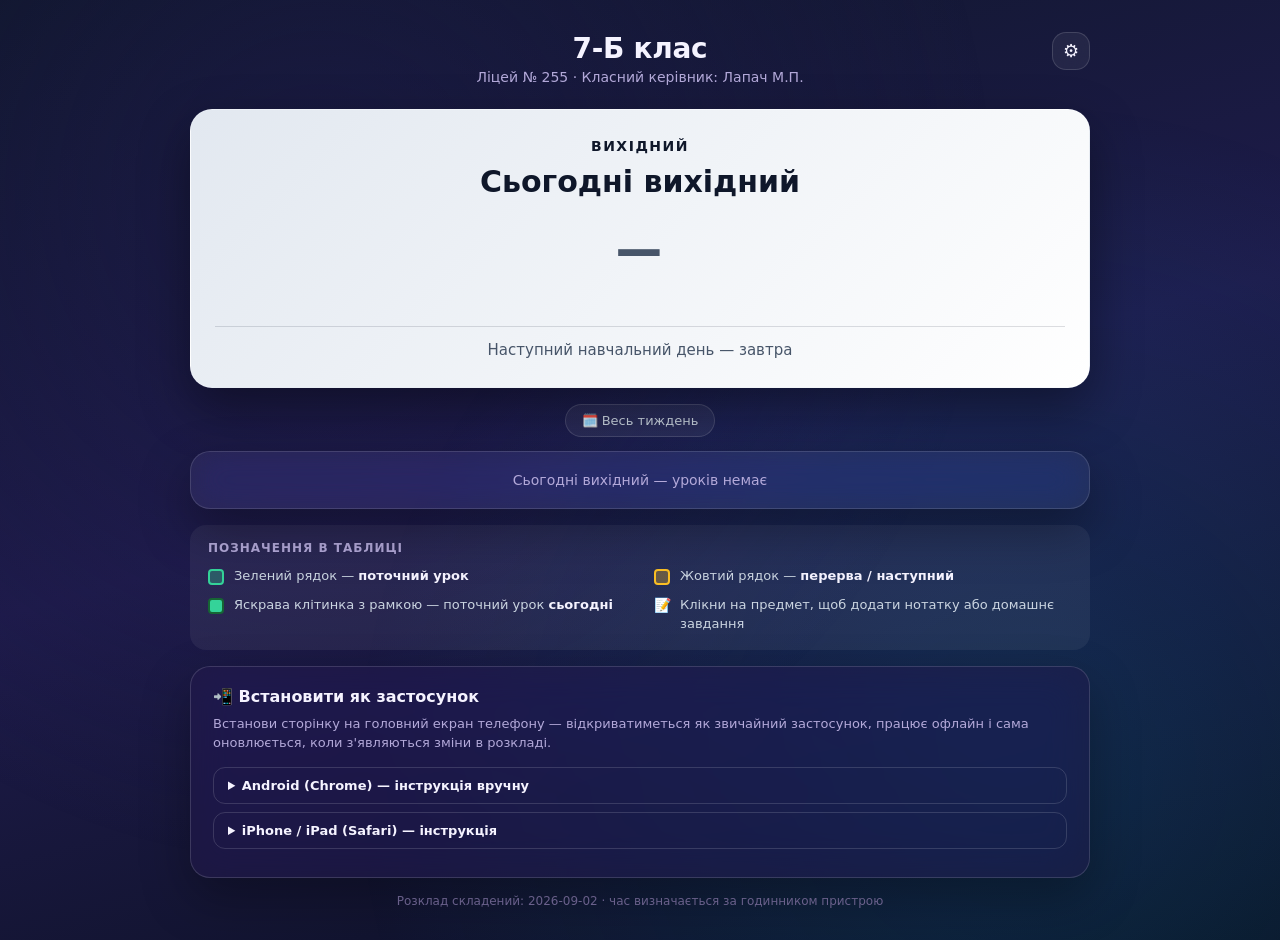
==== commit 46a1d9de: "Enhance UI with new themes and printing functionality - Updated README.md to include details about n" ====
--- a/docs/index.html
+++ b/docs/index.html
@@ -27,8 +27,12 @@
     --card-bg:rgba(255,255,255,0.06);
     --card-border:rgba(255,255,255,0.13);
     --input-bg:rgba(255,255,255,0.08);
-    --accent:#ec4899;
-    --accent-2:#a21caf;
+    --accent:#7c6cf5;
+    --accent-2:#4f46e5;
+    --glow-1:rgba(124,108,245,0.20);
+    --glow-2:rgba(139,92,246,0.16);
+    --head-bg:rgba(124,108,245,0.16);
+    --today-bg:rgba(124,108,245,0.30);
     --table-border:rgba(255,255,255,0.09);
     --table-text:#e2ddf5;
     --table-head-text:#e9e4ff;
@@ -36,6 +40,13 @@
        напівпрозора, тож поверх темного тла потрібен світлий текст, а поверх
        світлого — темний; інакше літери зникають). */
     --hl-text:#ffffff;
+    /* Кольори станів у статус-картці. Теж залежать від теми: світлі м'ятний
+       і бурштиновий гарно світяться на темній картці, але на світлій зникають
+       (заміряно 1.2:1). Для світлої теми потрібні насичені темні відтінки. */
+    --st-lesson:#6ee7b7;
+    --st-break:#fbbf24;
+    --st-break-label:#fde047;
+    --st-holiday:#c7d2fe;
   }
   @media (prefers-color-scheme: light){
     :root:not([data-theme]){
@@ -57,6 +68,16 @@
       --table-text:#2f2456;
       --table-head-text:#241a4d;
       --hl-text:#2a1e06;
+      --st-lesson:#065f46;
+      --st-break:#8a5206;
+      --st-break-label:#8a5206;
+      --st-holiday:#4338ca;
+      --accent:#6d5ae0;
+      --accent-2:#4f46e5;
+      --glow-1:rgba(124,108,245,0.18);
+      --glow-2:rgba(167,139,250,0.16);
+      --head-bg:rgba(109,90,224,0.14);
+      --today-bg:rgba(109,90,224,0.24);
     }
   }
   html[data-theme="light"]{
@@ -78,6 +99,16 @@
     --table-text:#2f2456;
     --table-head-text:#241a4d;
     --hl-text:#2a1e06;
+    --st-lesson:#065f46;
+    --st-break:#8a5206;
+    --st-break-label:#8a5206;
+    --st-holiday:#4338ca;
+    --accent:#6d5ae0;
+    --accent-2:#4f46e5;
+    --glow-1:rgba(124,108,245,0.18);
+    --glow-2:rgba(167,139,250,0.16);
+    --head-bg:rgba(109,90,224,0.14);
+    --today-bg:rgba(109,90,224,0.24);
   }
   html[data-theme="dark"]{
     --body-grad-1:#1b1130;
@@ -97,10 +128,420 @@
     --table-border:rgba(255,255,255,0.09);
     --table-text:#e2ddf5;
     --table-head-text:#e9e4ff;
-    /* Колір тексту в підсвічених клітинках таблиці (зелена/жовта заливка
-       напівпрозора, тож поверх темного тла потрібен світлий текст, а поверх
-       світлого — темний; інакше літери зникають). */
     --hl-text:#ffffff;
+    /* Кольори станів у статус-картці. Теж залежать від теми: світлі м'ятний
+       і бурштиновий гарно світяться на темній картці, але на світлій зникають
+       (заміряно 1.2:1). Для світлої теми потрібні насичені темні відтінки. */
+    --st-lesson:#6ee7b7;
+    --st-break:#fbbf24;
+    --st-break-label:#fde047;
+    --st-holiday:#c7d2fe;
+    --accent:#7c6cf5;
+    --accent-2:#4f46e5;
+    --glow-1:rgba(124,108,245,0.20);
+    --glow-2:rgba(139,92,246,0.16);
+    --head-bg:rgba(124,108,245,0.16);
+    --today-bg:rgba(124,108,245,0.30);
+  }
+
+  /* ==================== ДРУК ====================
+     На папері немає ні теми, ні палітри — тільки чорне на білому. Кольорові
+     заливки тут шкідливі: на чорно-білому принтері зелена й жовта підкладки
+     стають однаково сірими, і "поточний урок" не відрізнити від "наступного".
+     Тому підсвічування передаємо формою: рамка + жирний шрифт + підпис. */
+  @media print{
+
+    /* Фон, переливи й тіні на папері не потрібні. */
+    body::before, body::after{ display:none !important; }
+    body{
+      background:#fff !important;
+      color:#000 !important;
+      padding:0 !important;
+      display:block !important;
+    }
+    .wrap{ max-width:none !important; width:100% !important; }
+
+    /* Лишаємо тільки заголовок і таблицю. */
+    .settings-panel, .gear-btn, .status-card, .view-toggle, #todayView,
+    .legend, .install-card, .alerts-offline, .map-modal, .footer{
+      display:none !important;
+    }
+
+    /* Скидаємо все, що могла додати палітра (у "прапорі" в h1 є золота риска
+       й inline-block) — на папері вигляд має бути однаковий, хай яке
+       оформлення обрано на екрані. */
+    .top-row, .top-row > div{ display:block !important; text-align:center !important; }
+    h1, p.sub{
+      color:#000 !important;
+      text-align:center !important;
+      border:none !important;
+      padding:0 !important;
+      margin:0 0 4px !important;
+      display:block !important;
+    }
+    h1{ font-size:20pt !important; }
+    p.sub{ font-size:10pt !important; margin-bottom:10px !important; }
+
+    .card{
+      background:none !important;
+      border:none !important;
+      box-shadow:none !important;
+      padding:0 !important;
+      backdrop-filter:none !important;
+    }
+    .table-scroll{ overflow:visible !important; }
+
+    /* Одна сторінка: альбомна орієнтація + заборона розривати рядки.
+       Розклад на 7 уроків × 5-6 днів у книжковій орієнтації переповзає на
+       другий аркуш, і другий аркуш — це майже завжди один зайвий рядок. */
+    @page{ size:A4 landscape; margin:10mm; }
+    table#schedule{
+      width:100% !important;
+      border-collapse:collapse !important;
+      border-radius:0 !important;
+      overflow:visible !important;
+      font-size:10pt !important;
+      color:#000 !important;
+      table-layout:fixed !important;
+      page-break-inside:avoid !important;
+      break-inside:avoid !important;
+    }
+    #schedule tr, #schedule thead{
+      page-break-inside:avoid !important;
+      break-inside:avoid !important;
+    }
+    /* Заокруглення на папері ні до чого — кути мають бути прямі. */
+    #schedule, #schedule th, #schedule td, #schedule tr:first-child th,
+    #schedule tr:last-child td, .card, .table-scroll{
+      border-radius:0 !important;
+    }
+    #schedule th, #schedule td{
+      border:1px solid #000 !important;
+      padding:5px 6px !important;
+      background:none !important;
+      color:#000 !important;
+      box-shadow:none !important;
+    }
+    #schedule thead th{
+      background:#e8e8e8 !important;
+      font-weight:700 !important;
+      border-bottom:2px solid #000 !important;
+      -webkit-print-color-adjust:exact;
+      print-color-adjust:exact;
+    }
+    #schedule .room{
+      background:none !important;
+      color:#000 !important;
+      border:1px solid #666 !important;
+      border-radius:0 !important;
+      font-size:8pt !important;
+    }
+
+    /* Кольорові стани → форма, а не колір. */
+    tr.current-row, tr.break-row{ background:none !important; }
+    td.past-cell{ opacity:1 !important; filter:none !important; color:#555 !important; }
+    td.current-cell{
+      border:3px solid #000 !important;
+      font-weight:700 !important;
+    }
+    td.current-cell::after{ content:' ← зараз'; font-size:8pt; font-weight:400; }
+    td.next-cell{
+      border:3px dashed #000 !important;
+      font-weight:700 !important;
+    }
+    td.next-cell::after{ content:' ← далі'; font-size:8pt; font-weight:400; }
+    th.current-day{
+      background:#c9c9c9 !important;
+      -webkit-print-color-adjust:exact;
+      print-color-adjust:exact;
+    }
+    /* Кольори предметів на папері тільки заважають. */
+    table.subject-colors-on td.subject-tinted{
+      background:none !important;
+      border-left:1px solid #000 !important;
+    }
+    /* Крапка-індикатор нотатки друком не передається. */
+    .has-note::after{ display:none !important; }
+  }
+
+  /* ==================== ПАЛІТРИ ====================
+     Тема (світла/темна) задає нейтральне: текст, картки, межі.
+     Палітра задає лише кольорові змінні — фон, акцент, підкладки таблиці.
+     Тому кожну палітру треба описати двічі: поверх темного тла потрібні
+     глибокі відтінки, поверх світлого — бліді, інакше або фон вигорає,
+     або текст втрачає контраст.
+
+     Порядок селекторів навмисний:
+       :root[data-palette=…]                      → темна (типова)
+       :root[data-palette=…]:not([data-theme])    → системна світла
+       html[data-theme=light][data-palette=…]     → світла вручну
+       html[data-theme=dark][data-palette=…]      → темна вручну
+     Специфічність зростає саме в цьому порядку, тож ручний вибір теми
+     завжди перемагає системний. Блоки стоять НИЖЧЕ тем — інакше тема
+     перетирала б палітру.
+     Палітра "violet" — типова, її значення вже лежать у блоках тем вище. */
+
+  /* ---------- класична (кольори першої версії, гілка Universal-2) ----------
+     Головна відмінність: уся плашка таймера виразно міняє колір під стан —
+     зелена під урок, бурштинова під перерву. Саме це й просили повернути.
+     Скляний ефект (розмиття, межа, тінь) лишається спільним для всіх палітр. */
+  :root[data-palette="classic"],
+  html[data-theme="dark"][data-palette="classic"]{
+    --body-grad-1:#0f172a;
+    --body-grad-2:#1e1b4b;
+    --body-grad-3:#0b1020;
+    --accent:#22c55e;
+    --accent-2:#0ea5e9;
+    --glow-1:rgba(30,27,75,0.55);
+    --glow-2:rgba(14,165,233,0.16);
+    --head-bg:rgba(30,41,59,0.85);
+    --today-bg:rgba(22,163,74,0.55);
+    /* Плашка світла в ОБИДВОХ темах — саме так було в першій версії: світла
+       картка на темному тлі. Якщо натомість підмішувати колір у темне тло
+       картки, виходить темно-зелене на темному, і напис стану на ньому тоне
+       (перевірено).
+       Заливки СУЦІЛЬНІ, без прозорості: з альфою 0.96 темне тло просвічувало
+       і глушило колір — заміряно (243,234,196) замість (254,243,199), жовтий
+       ставав брудно-бежевим. Скляний ефект лишається в решті палітр. */
+    --card-lesson:linear-gradient(135deg, #dcfce7, #ffffff);
+    --card-break:linear-gradient(135deg, #fde68a, #fffdf2);
+    --card-idle:linear-gradient(135deg, #e2e8f0, #ffffff);
+    --card-holiday:linear-gradient(135deg, #e0e7ff, #ffffff);
+  }
+  @media (prefers-color-scheme: light){
+    :root[data-palette="classic"]:not([data-theme]){
+      --body-grad-1:#e0f2fe;
+      --body-grad-2:#f8fafc;
+      --body-grad-3:#ffffff;
+      --accent:#15803d;
+      --accent-2:#0369a1;
+      --glow-1:rgba(14,165,233,0.20);
+      --glow-2:rgba(30,27,75,0.10);
+      --head-bg:rgba(30,41,59,0.88);
+      --today-bg:rgba(22,163,74,0.85);
+      --card-lesson:linear-gradient(135deg, #dcfce7, #ffffff);
+      --card-break:linear-gradient(135deg, #fde68a, #fffdf2);
+      --card-idle:linear-gradient(135deg, #e2e8f0, #ffffff);
+      --card-holiday:linear-gradient(135deg, #e0e7ff, #ffffff);
+    }
+  }
+  html[data-theme="light"][data-palette="classic"]{
+    --body-grad-1:#e0f2fe;
+    --body-grad-2:#f8fafc;
+    --body-grad-3:#ffffff;
+    --accent:#15803d;
+    --accent-2:#0369a1;
+    --glow-1:rgba(14,165,233,0.20);
+    --glow-2:rgba(30,27,75,0.10);
+    --head-bg:rgba(30,41,59,0.88);
+    --today-bg:rgba(22,163,74,0.85);
+    --card-lesson:linear-gradient(135deg, #dcfce7, #ffffff);
+    --card-break:linear-gradient(135deg, #fde68a, #fffdf2);
+    --card-idle:linear-gradient(135deg, #e2e8f0, #ffffff);
+    --card-holiday:linear-gradient(135deg, #e0e7ff, #ffffff);
+  }
+  /* Плашка в цій палітрі світла в обох темах, тому текст на ній завжди темний —
+     інакше в темній темі білі літери лягли б на світло-зелене тло. */
+  html[data-palette="classic"] .status-card.lesson .state-label,
+  html[data-palette="classic"] .status-card.break .state-label,
+  html[data-palette="classic"] .status-card.done .state-label,
+  html[data-palette="classic"] .status-card.weekend .state-label,
+  html[data-palette="classic"] .status-card.before .state-label,
+  html[data-palette="classic"] .status-card.holiday .state-label{ color:#0f172a; }
+  html[data-palette="classic"] .status-card.lesson .state-label{ color:#166534; }
+  html[data-palette="classic"] .status-card.break .state-label{ color:#854d0e; }
+  html[data-palette="classic"] .status-card.holiday .state-label{ color:#3730a3; }
+  html[data-palette="classic"] .status-card.lesson .timer{ color:#14532d; }
+  html[data-palette="classic"] .status-card.break .timer{ color:#713f12; }
+  html[data-palette="classic"] .status-card.lesson .lesson-name,
+  html[data-palette="classic"] .status-card.break .lesson-name,
+  html[data-palette="classic"] .status-card.done .lesson-name,
+  html[data-palette="classic"] .status-card.weekend .lesson-name,
+  html[data-palette="classic"] .status-card.before .lesson-name,
+  html[data-palette="classic"] .status-card.holiday .lesson-name{ color:#0f172a; }
+  html[data-palette="classic"] .status-card:not(.alert-on) .timer.neutral,
+  html[data-palette="classic"] .status-card:not(.alert-on) .timer-caption,
+  html[data-palette="classic"] .status-card:not(.alert-on) .next-info{ color:#475569; }
+  html[data-palette="classic"] .status-card:not(.alert-on) .next-info{ border-top-color:rgba(15,23,42,0.14); }
+  html[data-palette="classic"] .status-card:not(.alert-on) .next-info b{ color:#0f172a; }
+  html[data-palette="classic"] thead th{ color:#f1f5f9; }
+
+  /* ---------- рожева (перший варіант glass-дизайну) ---------- */
+  :root[data-palette="rose"],
+  html[data-theme="dark"][data-palette="rose"]{
+    --body-grad-1:#1b1130;
+    --body-grad-2:#241a4d;
+    --body-grad-3:#150e28;
+    --accent:#ec4899;
+    --accent-2:#a21caf;
+    --glow-1:rgba(236,72,153,0.18);
+    --glow-2:rgba(162,28,175,0.16);
+    --head-bg:rgba(236,72,153,0.16);
+    --today-bg:rgba(236,72,153,0.32);
+  }
+  @media (prefers-color-scheme: light){
+    :root[data-palette="rose"]:not([data-theme]){
+      --body-grad-1:#f3e8ff;
+      --body-grad-2:#eef1ff;
+      --body-grad-3:#ffffff;
+      --accent:#be185d;
+      --accent-2:#a21caf;
+      --glow-1:rgba(236,72,153,0.16);
+      --glow-2:rgba(192,132,252,0.16);
+      --head-bg:rgba(190,24,93,0.12);
+      --today-bg:rgba(190,24,93,0.22);
+    }
+  }
+  html[data-theme="light"][data-palette="rose"]{
+    --body-grad-1:#f3e8ff;
+    --body-grad-2:#eef1ff;
+    --body-grad-3:#ffffff;
+    --accent:#be185d;
+    --accent-2:#a21caf;
+    --glow-1:rgba(236,72,153,0.16);
+    --glow-2:rgba(192,132,252,0.16);
+    --head-bg:rgba(190,24,93,0.12);
+    --today-bg:rgba(190,24,93,0.22);
+  }
+
+  /* ---------- синя ---------- */
+  :root[data-palette="blue"],
+  html[data-theme="dark"][data-palette="blue"]{
+    --body-grad-1:#0b1730;
+    --body-grad-2:#12224a;
+    --body-grad-3:#081020;
+    --accent:#38bdf8;
+    --accent-2:#2563eb;
+    --glow-1:rgba(56,189,248,0.16);
+    --glow-2:rgba(37,99,235,0.20);
+    --head-bg:rgba(56,189,248,0.14);
+    --today-bg:rgba(56,189,248,0.28);
+  }
+  @media (prefers-color-scheme: light){
+    :root[data-palette="blue"]:not([data-theme]){
+      --body-grad-1:#e8f2ff;
+      --body-grad-2:#eef4ff;
+      --body-grad-3:#ffffff;
+      --accent:#0284c7;
+      --accent-2:#2563eb;
+      --glow-1:rgba(56,189,248,0.20);
+      --glow-2:rgba(37,99,235,0.14);
+      --head-bg:rgba(2,132,199,0.13);
+      --today-bg:rgba(2,132,199,0.22);
+    }
+  }
+  html[data-theme="light"][data-palette="blue"]{
+    --body-grad-1:#e8f2ff;
+    --body-grad-2:#eef4ff;
+    --body-grad-3:#ffffff;
+    --accent:#0284c7;
+    --accent-2:#2563eb;
+    --glow-1:rgba(56,189,248,0.20);
+    --glow-2:rgba(37,99,235,0.14);
+    --head-bg:rgba(2,132,199,0.13);
+    --today-bg:rgba(2,132,199,0.22);
+  }
+
+  /* ---------- синьо-золота (кольори прапора, приглушено) ----------
+     Золото лишається тільки в акцентах: посилання, перемикачі, кнопка
+     встановлення. Підкладку "сьогодні" навмисно роблю СИНЬОЮ, а не золотою:
+     жовтий у цій таблиці вже означає "наступний урок / перерва", і золотий
+     заголовок дня зливався б із цим значенням. */
+  :root[data-palette="flag"],
+  html[data-theme="dark"][data-palette="flag"]{
+    /* Сам фон читається як прапор: угорі синє небо, донизу тепле золото.
+       Не яскраво — це тло під текстом, а не банер. */
+    --body-grad-1:#0a1a3d;
+    --body-grad-2:#123061;
+    --body-grad-3:#3a2f12;
+    --accent:#e6b143;
+    --accent-2:#2b6cb0;
+    --glow-1:rgba(43,108,176,0.30);
+    --glow-2:rgba(230,177,67,0.22);
+    --head-bg:rgba(43,108,176,0.28);
+    --today-bg:rgba(43,108,176,0.40);
+    --flag-rule:rgba(230,177,67,0.85);
+  }
+  @media (prefers-color-scheme: light){
+    :root[data-palette="flag"]:not([data-theme]){
+      --body-grad-1:#dbe8ff;
+      --body-grad-2:#eef3ff;
+      --body-grad-3:#fdf3d4;
+      --accent:#a06d0c;
+      --accent-2:#1d4f8f;
+      --glow-1:rgba(43,108,176,0.22);
+      --glow-2:rgba(230,177,67,0.28);
+      --head-bg:rgba(29,79,143,0.18);
+      --today-bg:rgba(29,79,143,0.30);
+      --flag-rule:rgba(190,140,20,0.9);
+    }
+  }
+  html[data-theme="light"][data-palette="flag"]{
+    --body-grad-1:#dbe8ff;
+    --body-grad-2:#eef3ff;
+    --body-grad-3:#fdf3d4;
+    --accent:#a06d0c;
+    --accent-2:#1d4f8f;
+    --glow-1:rgba(43,108,176,0.22);
+    --glow-2:rgba(230,177,67,0.28);
+    --head-bg:rgba(29,79,143,0.18);
+    --today-bg:rgba(29,79,143,0.30);
+    --flag-rule:rgba(190,140,20,0.9);
+  }
+
+  /* Золота риска — синє над нею, золоте під нею. Живе лише в палітрі "прапор",
+     бо в інших палітрах вона не має сенсу (--flag-rule там не визначена, і
+     border-color просто успадкує звичайний колір межі). */
+  html[data-palette="flag"] thead th{
+    border-bottom:3px solid var(--flag-rule);
+  }
+  html[data-palette="flag"] h1{
+    padding-bottom:8px;
+    border-bottom:3px solid var(--flag-rule);
+    display:inline-block;
+  }
+  html[data-palette="flag"] .top-row > div{
+    text-align:center;
+  }
+
+  /* ==================== ПЕРЕЛИВ НА ФОНІ ====================
+     Дві кольорові плями повільно пливуть і міняють яскравість — фон "дихає".
+     Обидві лежать у псевдоелементах body з z-index:-1: так вони малюються
+     НАД власним фоном body, але ПІД усім вмістом, і не перехоплюють кліки.
+     Анімуються тільки transform і opacity — це композит на GPU, без
+     перемальовування сторінки. Ніякого filter:blur — м'якість дає сам
+     радіальний градієнт, а blur такого розміру відчутно гальмує телефон. */
+  body::before,
+  body::after{
+    content:'';
+    position:fixed;
+    z-index:-1;
+    pointer-events:none;
+    width:120vmax;
+    height:120vmax;
+    border-radius:50%;
+    will-change:transform, opacity;
+  }
+  body::before{
+    top:-45vmax; left:-35vmax;
+    background:radial-gradient(circle, var(--glow-1), transparent 62%);
+    animation:bgDrift1 34s ease-in-out infinite;
+  }
+  body::after{
+    bottom:-50vmax; right:-40vmax;
+    background:radial-gradient(circle, var(--glow-2), transparent 62%);
+    animation:bgDrift2 46s ease-in-out infinite;
+  }
+  @keyframes bgDrift1{
+    0%,100%{ transform:translate3d(0,0,0) scale(1);        opacity:.65; }
+    50%    { transform:translate3d(6vmax,4vmax,0) scale(1.12); opacity:1; }
+  }
+  @keyframes bgDrift2{
+    0%,100%{ transform:translate3d(0,0,0) scale(1.08);     opacity:1; }
+    50%    { transform:translate3d(-5vmax,-6vmax,0) scale(1); opacity:.6; }
+  }
+  @media (prefers-reduced-motion: reduce){
+    body::before, body::after{ animation:none; opacity:.8; }
   }
 
   body{
@@ -114,7 +555,7 @@
     padding:32px 16px;
     display:flex;
     justify-content:center;
-    background:radial-gradient(circle at 18% 0%, rgba(236,72,153,0.16), transparent 45%), linear-gradient(165deg,var(--body-grad-1) 0%,var(--body-grad-2) 48%,var(--body-grad-3) 100%);
+    background:linear-gradient(165deg,var(--body-grad-1) 0%,var(--body-grad-2) 48%,var(--body-grad-3) 100%);
     min-height:100vh;
   }
   .wrap{max-width:900px;width:100%;}
@@ -174,13 +615,16 @@
     display:flex;
     align-items:center;
     justify-content:space-between;
-    gap:12px;
+    /* Переносимо, коли не влазить: у "Темі" три кнопки, в "Оформленні" чотири,
+       і на вузькому телефоні останню з них інакше зрізає край панелі. */
+    flex-wrap:wrap;
+    gap:8px 12px;
     padding:9px 0;
     border-bottom:1px solid var(--panel-border);
     font-size:14px;
   }
   .setting-row:last-child{border-bottom:none;}
-  .theme-buttons{display:flex;gap:6px;}
+  .theme-buttons{display:flex;gap:6px;flex-wrap:wrap;justify-content:flex-end;flex:1 1 auto;min-width:0;}
   .theme-buttons button{
     border:1px solid var(--panel-border);
     background:var(--input-bg);
@@ -192,6 +636,7 @@
     font-family:inherit;
   }
   .theme-buttons button.active{background:linear-gradient(135deg,var(--accent),var(--accent-2));color:#fff;border-color:transparent;}
+  .setting-row > span{flex:0 1 auto;min-width:0;}
   .schedule-select{
     border:1px solid var(--panel-border);
     background:var(--input-bg);
@@ -250,19 +695,22 @@
     position:relative;
     overflow:hidden;
   }
+  /* Заливка картки за станом. Винесена в змінні, бо палітра "класична"
+     робить її помітно насиченішою: там уся плашка міняє колір під урок/перерву,
+     як було в першій версії, а решта палітр лишає делікатний скляний відтінок. */
   .status-card.lesson{
-    background:linear-gradient(135deg, rgba(52,211,153,0.24), var(--card-bg));
+    background:var(--card-lesson, linear-gradient(135deg, rgba(52,211,153,0.24), var(--card-bg)));
     border-color:rgba(110,231,183,0.35);
   }
   .status-card.break{
-    background:linear-gradient(135deg, rgba(251,191,36,0.22), var(--card-bg));
+    background:var(--card-break, linear-gradient(135deg, rgba(251,191,36,0.22), var(--card-bg)));
     border-color:rgba(253,224,71,0.3);
   }
   .status-card.done, .status-card.weekend, .status-card.before{
-    background:linear-gradient(135deg, rgba(148,163,184,0.18), var(--card-bg));
+    background:var(--card-idle, linear-gradient(135deg, rgba(148,163,184,0.18), var(--card-bg)));
   }
   .status-card.holiday{
-    background:linear-gradient(135deg, rgba(99,102,241,0.24), var(--card-bg));
+    background:var(--card-holiday, linear-gradient(135deg, rgba(99,102,241,0.24), var(--card-bg)));
     border-color:rgba(165,180,252,0.3);
   }
   .state-label{
@@ -272,10 +720,10 @@
     letter-spacing:1.5px;
     margin-bottom:10px;
   }
-  .state-label.lesson{color:#6ee7b7;}
-  .state-label.break{color:#fde047;}
+  .state-label.lesson{color:var(--st-lesson);}
+  .state-label.break{color:var(--st-break-label);}
   .state-label.done, .state-label.weekend, .state-label.before{color:var(--sub-color);}
-  .state-label.holiday{color:#c7d2fe;}
+  .state-label.holiday{color:var(--st-holiday);}
 
   .lesson-name{
     font-size:30px;
@@ -290,14 +738,15 @@
        "стрибає" щосекунди, коли 1 змінюється на 8. Нічого не завантажується —
        ці шрифти вже є в кожній ОС (SF Mono, Consolas, Roboto Mono). */
     font-family:ui-monospace, SFMono-Regular, 'SF Mono', Menlo, Consolas, 'Roboto Mono', monospace;
-    font-size:52px;
+    font-size:68px;
     font-weight:700;
+    line-height:1.05;
     font-variant-numeric:tabular-nums;
     letter-spacing:2px;
     margin:0 0 6px;
   }
-  .timer.lesson{color:#6ee7b7;}
-  .timer.break{color:#fbbf24;}
+  .timer.lesson{color:var(--st-lesson);}
+  .timer.break{color:var(--st-break);}
   .timer.neutral{color:var(--sub-color);}
 
   .timer-caption{
@@ -517,8 +966,12 @@
   .view-toggle{
     display:flex;
     justify-content:center;
+    gap:8px;
     margin-bottom:14px;
   }
+  /* Друк має сенс лише для повного тижня: у вигляді "тільки сьогодні"
+     друкувати нічого — це той самий день, що вже на екрані. */
+  .wrap[data-view="today"] #printBtn{display:none;}
   .view-toggle button{
     background:var(--legend-bg);
     color:var(--legend-text);
@@ -600,7 +1053,7 @@
     text-align:left;
   }
   th{
-    background:rgba(236,72,153,0.16);
+    background:var(--head-bg);
     color:var(--table-head-text);
     text-align:center;
     font-weight:600;
@@ -657,7 +1110,7 @@
     border-left:4px solid #34d399;
     border-right:4px solid #34d399;
   }
-  th.current-day{background:rgba(236,72,153,0.32);}
+  th.current-day{background:var(--today-bg);}
 
   td.past-cell{
     opacity:.4;
@@ -768,28 +1221,54 @@
   }
 
   /* ---------- легенда ---------- */
+  /* Сітка, а не flex із центруванням: пункти різної довжини при центруванні
+     лягали рвано, і маркери "плавали" по рядку. У дві колонки на широкому
+     екрані, в одну на телефоні — auto-fit сам вирішує, ширина не захардкоджена. */
   .legend{
-    display:flex;
-    flex-wrap:wrap;
-    justify-content:center;
-    gap:20px;
+    display:grid;
+    grid-template-columns:1fr;   /* телефон — один стовпчик */
+    gap:10px 28px;
     margin-top:16px;
-    padding:14px 18px;
+    padding:16px 18px;
     background:var(--legend-bg);
     border-radius:16px;
   }
+  .legend-title{
+    grid-column:1 / -1;
+    font-size:12px;
+    font-weight:700;
+    text-transform:uppercase;
+    letter-spacing:1px;
+    color:var(--sub-color);
+    margin-bottom:2px;
+  }
   .legend-item{
     display:flex;
-    align-items:center;
-    gap:8px;
+    align-items:flex-start;   /* довгий текст переносимо, маркер лишається вгорі */
+    gap:10px;
     font-size:13px;
+    line-height:1.45;
     color:var(--legend-text);
   }
+  .legend-item b{color:var(--h1-color);font-weight:600;}
   .legend-swatch{
     width:16px;
     height:16px;
     border-radius:4px;
     flex-shrink:0;
+    margin-top:2px;          /* оптично на рівні першого рядка тексту */
+  }
+  .legend-icon{
+    background:none;
+    font-size:14px;
+    line-height:1;
+    text-align:center;
+  }
+  /* Рівно дві колонки, а не auto-fit: із auto-fit на широкому екрані влазило
+     три пункти, і четвертий лишався сиротою в другому рядку. Чотири пункти
+     краще читаються сіткою 2×2. */
+  @media (min-width:560px){
+    .legend{ grid-template-columns:1fr 1fr; }
   }
   .legend-swatch.current-row{background:rgba(52,211,153,0.3);border:2px solid #34d399;}
   .legend-swatch.current-cell{background:#34d399;border:2px solid #166534;}
@@ -820,6 +1299,16 @@
         <button type="button" data-theme-value="light">Світла</button>
         <button type="button" data-theme-value="dark">Темна</button>
       </div>
+    </div>
+    <div class="setting-row">
+      <span>Оформлення</span>
+      <select class="schedule-select" id="paletteSelect" aria-label="Оформлення сторінки">
+        <option value="classic">Класичне</option>
+        <option value="blue">Синє</option>
+        <option value="violet">Фіолетове</option>
+        <option value="rose">Рожеве</option>
+        <option value="flag">Прапор</option>
+      </select>
     </div>
     <div class="setting-row">
       <span>Кольори предметів у таблиці</span>
@@ -901,6 +1390,7 @@
 
   <div class="view-toggle">
     <button type="button" id="viewToggleBtn">📅 Тільки сьогодні</button>
+    <button type="button" id="printBtn" title="Роздрукувати розклад">🖨️ Друк</button>
   </div>
 
   <div id="todayView" class="card"></div>
@@ -913,10 +1403,11 @@
   </div>
 
   <div class="legend">
-    <div class="legend-item"><span class="legend-swatch current-row"></span>Зелений рядок — поточний урок</div>
-    <div class="legend-item"><span class="legend-swatch current-cell"></span>Яскрава клітинка з рамкою — поточний урок сьогодні</div>
-    <div class="legend-item"><span class="legend-swatch break-row"></span>Жовтий рядок — перерва / наступний урок</div>
-    <div class="legend-item">📝 — клікни на предмет, щоб додати нотатку/домашнє завдання</div>
+    <div class="legend-title">Позначення в таблиці</div>
+    <div class="legend-item"><span class="legend-swatch current-row"></span><span>Зелений рядок — <b>поточний урок</b></span></div>
+    <div class="legend-item"><span class="legend-swatch break-row"></span><span>Жовтий рядок — <b>перерва / наступний</b></span></div>
+    <div class="legend-item"><span class="legend-swatch current-cell"></span><span>Яскрава клітинка з рамкою — поточний урок <b>сьогодні</b></span></div>
+    <div class="legend-item"><span class="legend-swatch legend-icon">📝</span><span>Клікни на предмет, щоб додати нотатку або домашнє завдання</span></div>
   </div>
 
   <div class="install-card" id="installCard">
@@ -1072,7 +1563,8 @@
 
 /* ==================== НАЛАШТУВАННЯ КОРИСТУВАЧА ==================== */
 const DEFAULT_SETTINGS = {
-  theme:'auto', subjectColors:false, progressBar:false, sound:true, scheduleId:null,
+  theme:'dark', subjectColors:false, progressBar:false, sound:true, scheduleId:null,
+  palette:'classic',                  // оформлення: classic | blue | violet | rose | flag
   silenceMinute:true,                 // хвилина мовчання о 9:00 — за замовчуванням увімкнена
   alerts:false,                       // інтеграція з сервісом тривог — вимкнена, вмикає користувач
   alertRegion:'м. київ',              // ключ регіону в API NEPTUN (нижній регістр!)
@@ -1095,6 +1587,19 @@
     b.classList.toggle('active', b.dataset.themeValue === settings.theme);
   });
 }
+function applyPalette(){
+  // Атрибут на <html>, як і тема: CSS-змінні палітри висять на :root.
+  document.documentElement.setAttribute('data-palette', settings.palette);
+  const sel = document.getElementById('paletteSelect');
+  sel.value = settings.palette;
+  if(!sel.value){                 // збережене значення зникло зі списку
+    settings.palette = DEFAULT_SETTINGS.palette;
+    sel.value = settings.palette;
+    document.documentElement.setAttribute('data-palette', settings.palette);
+    saveSettings();
+  }
+}
+
 function applySubjectColorsToggle(){
   document.getElementById('schedule').classList.toggle('subject-colors-on', settings.subjectColors);
 }
@@ -1109,6 +1614,11 @@
   settings.theme = btn.dataset.themeValue;
   saveSettings();
   applyTheme();
+});
+document.getElementById('paletteSelect').addEventListener('change', (e)=>{
+  settings.palette = e.target.value;
+  saveSettings();
+  applyPalette();
 });
 document.getElementById('toggleColors').addEventListener('change', (e)=>{
   settings.subjectColors = e.target.checked;
@@ -1135,6 +1645,7 @@
 document.getElementById('toggleSound').checked = settings.sound;
 document.getElementById('toggleSilence').checked = settings.silenceMinute;
 applyTheme();
+applyPalette();
 
 /* ==================== ЗВУК + ВІБРО ==================== */
 let audioCtx = null;
@@ -1570,6 +2081,9 @@
 wrapEl.dataset.view = viewMode;
 updateViewToggleLabel();
 
+document.getElementById('printBtn').addEventListener('click', () => {
+  window.print();
+});
 document.getElementById('viewToggleBtn').addEventListener('click', () => {
   viewMode = (wrapEl.dataset.view === 'today') ? 'week' : 'today';
   wrapEl.dataset.view = viewMode;
